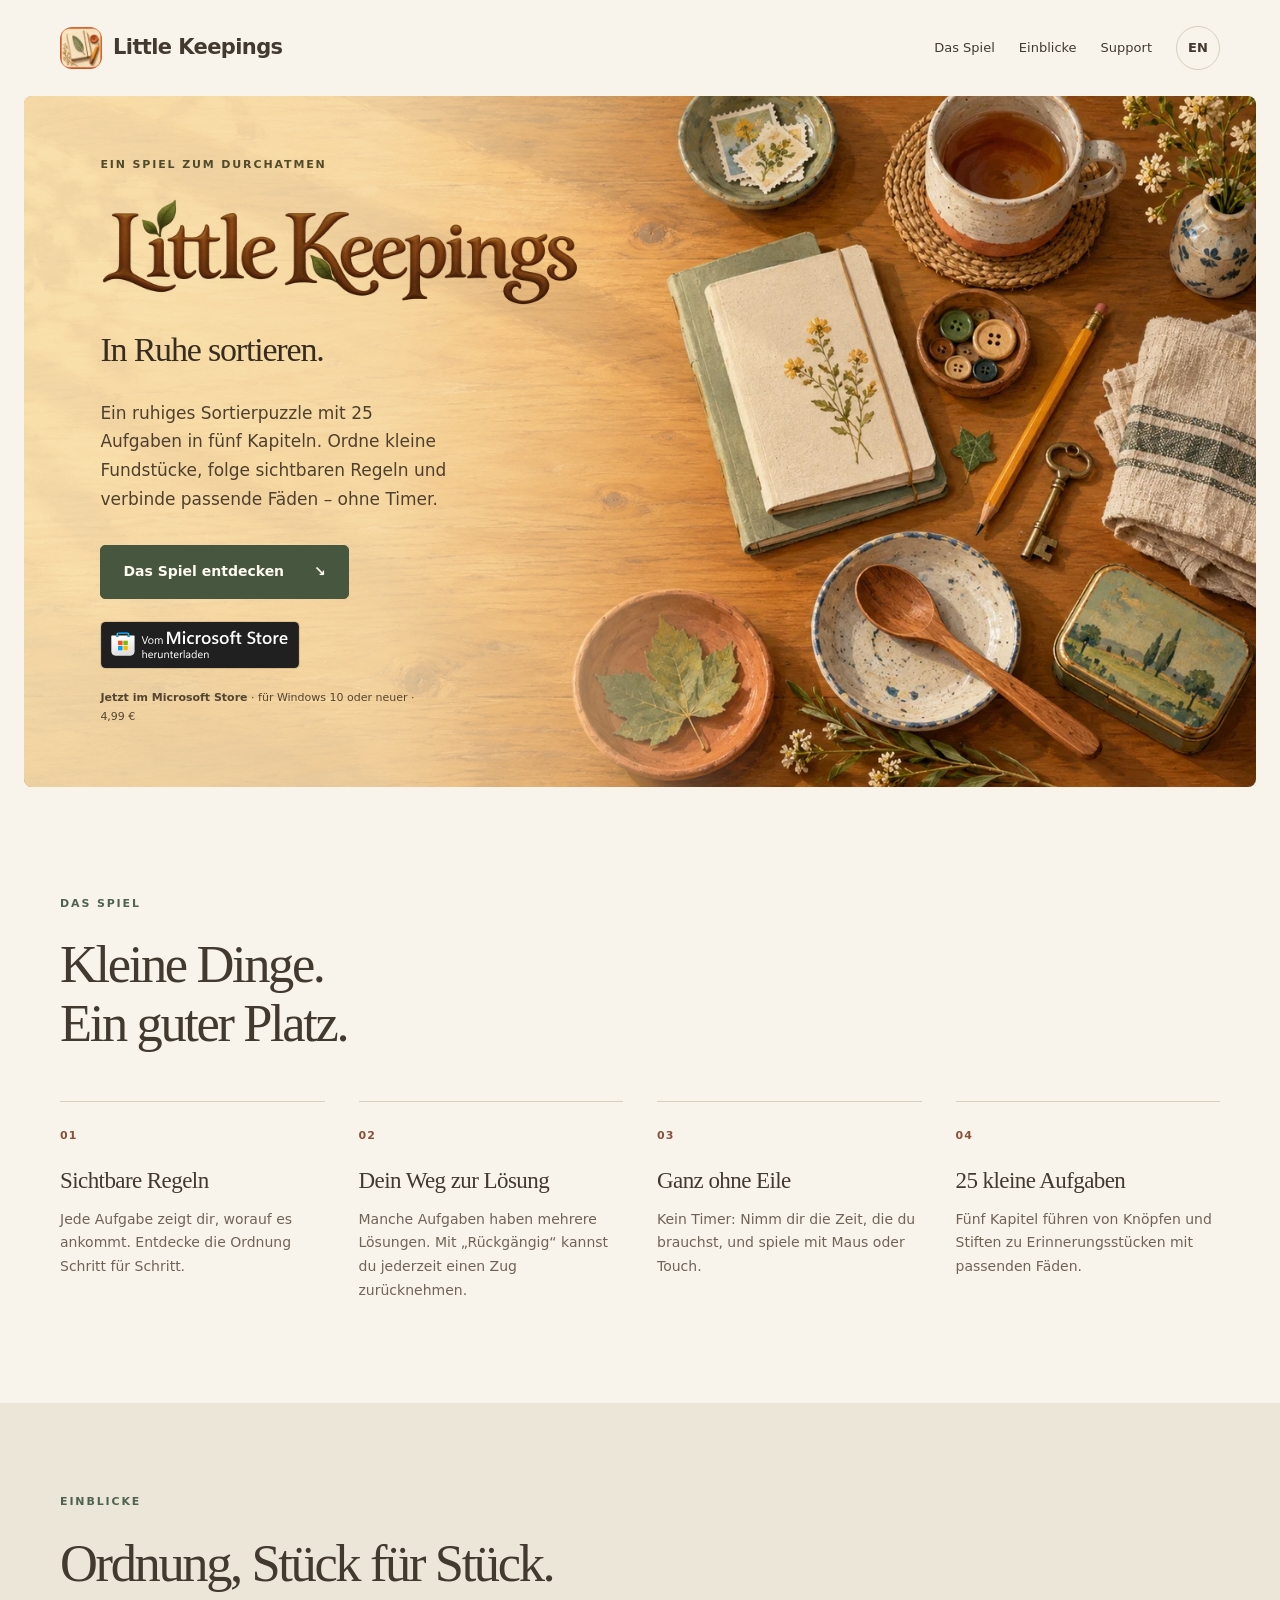
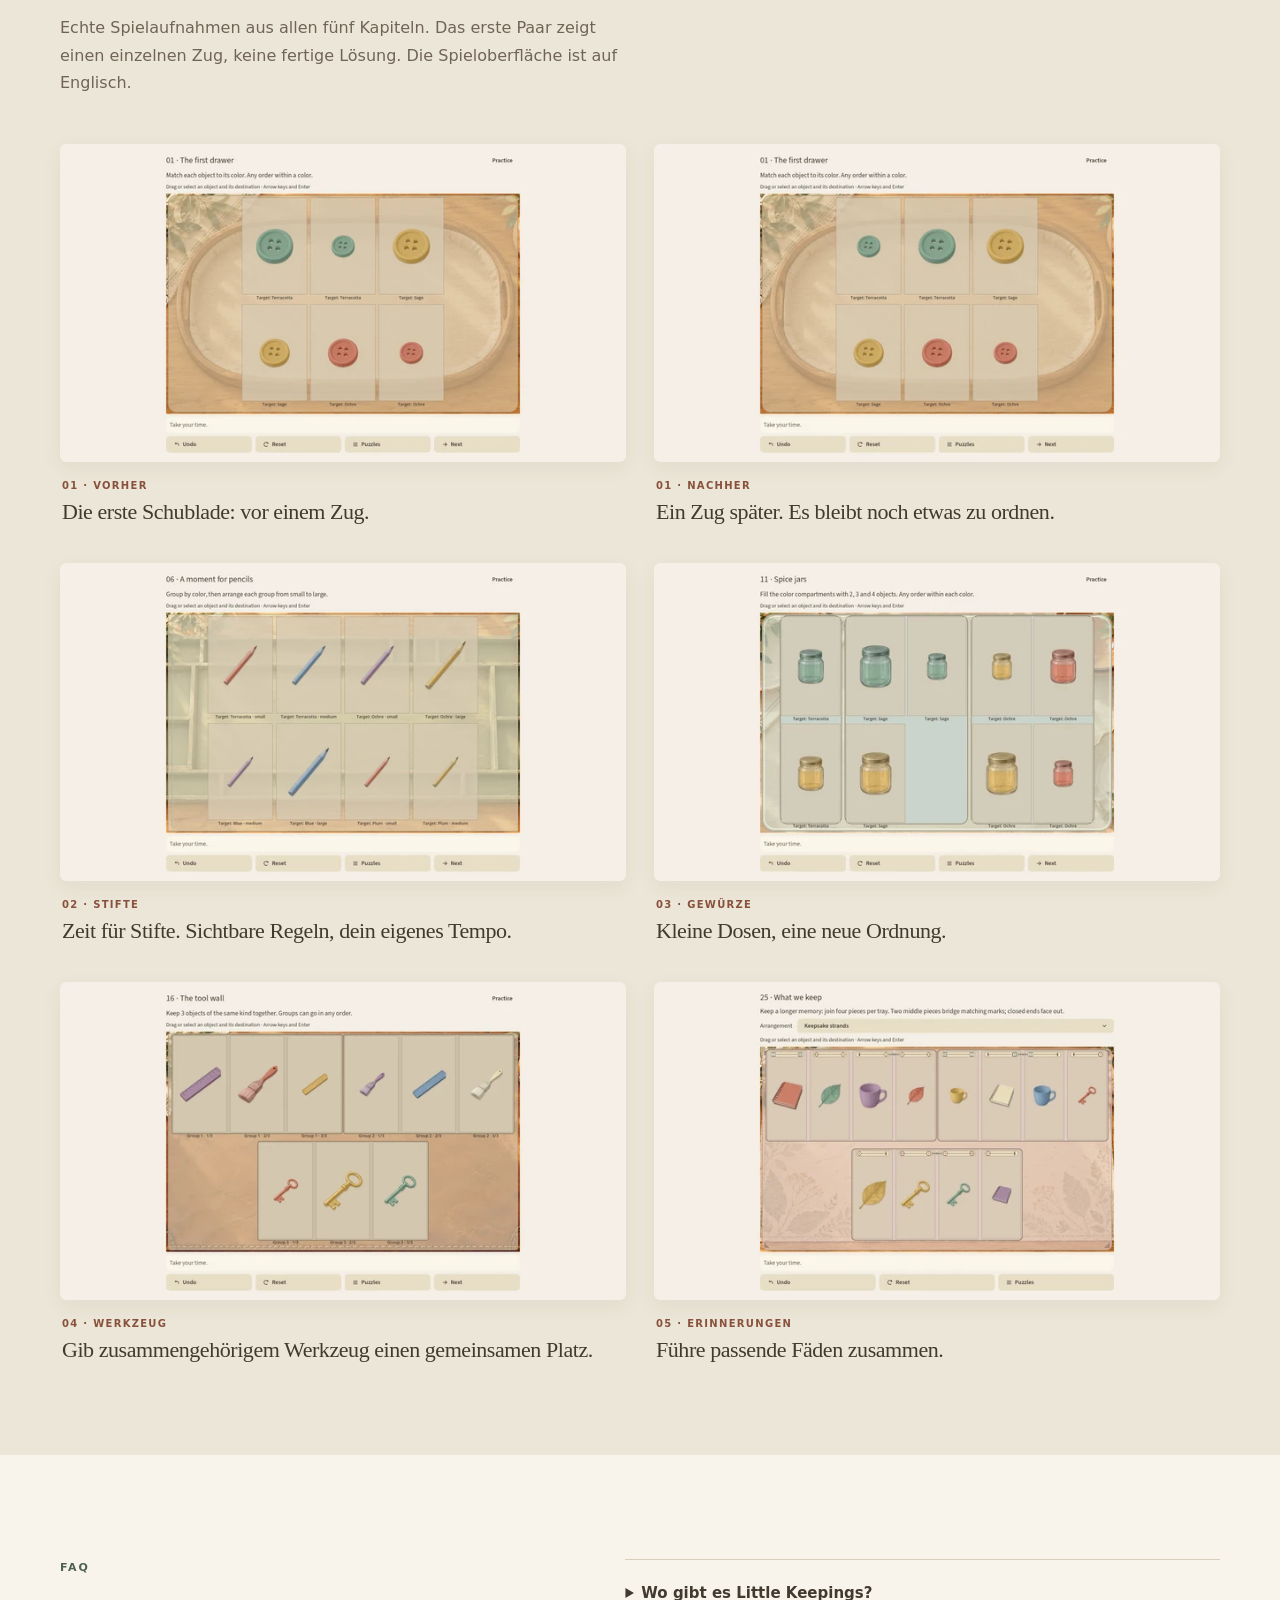
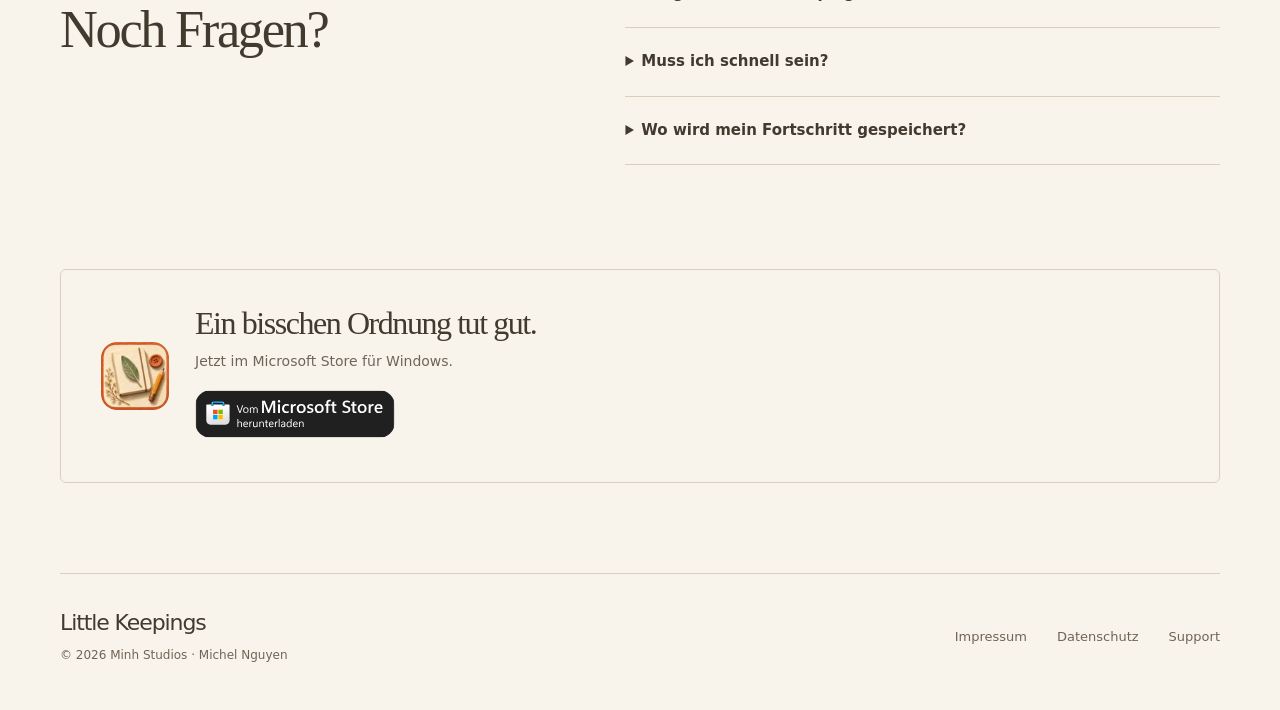
==== de/index.html @ 0b505258 "Seite auf Microsoft Store umgestellt, getrennte DE/EN-Seiten, hreflang, JSON-LD Co-Authored-By: Clau" ====
<!doctype html><html lang="de"><head><meta charset="utf-8"><meta name="viewport" content="width=device-width,initial-scale=1"><title>Little Keepings: Sortierpuzzle für Windows</title><meta name="description" content="Ein ruhiges Sortierpuzzle für Windows, jetzt im Microsoft Store: 25 Aufgaben, fünf Kapitel, sichtbare Regeln und passende Fäden. Ohne Timer, mit Rückgängig."><meta name="theme-color" content="#f8f4eb"><link rel="canonical" href="https://minh.systems/LittleKeepings/de/"><link rel="alternate" hreflang="en" href="https://minh.systems/LittleKeepings/"><link rel="alternate" hreflang="de" href="https://minh.systems/LittleKeepings/de/"><link rel="alternate" hreflang="x-default" href="https://minh.systems/LittleKeepings/"><meta property="og:url" content="https://minh.systems/LittleKeepings/de/"><meta property="og:type" content="website"><meta property="og:site_name" content="Little Keepings"><meta property="og:locale" content="de_DE"><meta property="og:locale:alternate" content="en_US"><meta property="og:title" content="Little Keepings: Sortierpuzzle für Windows"><meta property="og:description" content="Ein ruhiges Sortierpuzzle für Windows, jetzt im Microsoft Store: 25 Aufgaben, fünf Kapitel, sichtbare Regeln und passende Fäden. Ohne Timer, mit Rückgängig."><meta property="og:image" content="https://minh.systems/LittleKeepings/img/capsule.webp"><meta property="og:image:alt" content="Little Keepings"><meta name="twitter:card" content="summary_large_image"><link rel="icon" href="../favicon.png"><link rel="stylesheet" href="../style.css"><script type="application/ld+json">{"@context": "https://schema.org", "@type": ["VideoGame", "SoftwareApplication"], "name": "Little Keepings", "description": "Ein ruhiges Sortierpuzzle für Windows, jetzt im Microsoft Store: 25 Aufgaben, fünf Kapitel, sichtbare Regeln und passende Fäden. Ohne Timer, mit Rückgängig.", "operatingSystem": "Windows", "applicationCategory": "GameApplication", "gamePlatform": "Windows", "genre": "Puzzle", "url": "https://minh.systems/LittleKeepings/de/", "image": "https://minh.systems/LittleKeepings/img/capsule.webp", "inLanguage": ["en", "de"], "publisher": {"@type": "Organization", "name": "Minh Studios"}, "offers": {"@type": "Offer", "price": "4.99", "priceCurrency": "EUR", "availability": "https://schema.org/InStock", "url": "https://apps.microsoft.com/detail/9N1WQT29BF8W?hl=de-de&gl=DE&cid=website"}}</script></head><body><a class="skip" href="#main">Zum Inhalt</a><header class="nav wrap"><a class="brand" href="./"><img src="../img/icon-small.webp" alt="" width="42" height="42"><span>Little Keepings</span></a><nav aria-label="Navigation"><a href="./#spiel">Das Spiel</a><a href="./#einblicke">Einblicke</a><a href="support.html">Support</a><a class="lang" href="../" hreflang="en" lang="en" aria-label="Read in English">EN</a></nav></header><main id="main"><section class="hero wrap" aria-labelledby="hero-title"><div class="hero-copy"><p class="eyebrow">Ein Spiel zum Durchatmen</p><h1 id="hero-title"><img class="hero-logo" src="../img/logo.png" alt="Little Keepings" width="1200" height="276"><span>In Ruhe sortieren.</span></h1><p class="lead">Ein ruhiges Sortierpuzzle mit 25 Aufgaben in fünf Kapiteln. Ordne kleine Fundstücke, folge sichtbaren Regeln und verbinde passende Fäden – ohne Timer.</p><a class="button" href="#spiel">Das Spiel entdecken <span aria-hidden="true">↘</span></a><p class="store"><a class="store-badge" href="https://apps.microsoft.com/detail/9N1WQT29BF8W?hl=de-de&amp;gl=DE&amp;cid=website" target="_blank" rel="noopener"><img src="../img/ms-store-de.svg" alt="Im Microsoft Store herunterladen" width="161" height="44"></a></p><p class="coming"><strong>Jetzt im Microsoft Store</strong> · für Windows 10 oder neuer · 4,99 €</p></div><div class="hero-art"><img src="../img/key-art.webp" srcset="../img/key-art-960.webp 960w, ../img/key-art-1440.webp 1440w, ../img/key-art.webp 1920w" sizes="(max-width: 700px) 100vw, (max-width: 1400px) 94vw, 1320px" alt="" width="1920" height="1080" fetchpriority="high"></div></section><section class="about wrap" id="spiel"><p class="eyebrow">Das Spiel</p><h2>Kleine Dinge.<br>Ein guter Platz.</h2><div class="features"><article><b>01</b><h3>Sichtbare Regeln</h3><p>Jede Aufgabe zeigt dir, worauf es ankommt. Entdecke die Ordnung Schritt für Schritt.</p></article><article><b>02</b><h3>Dein Weg zur Lösung</h3><p>Manche Aufgaben haben mehrere Lösungen. Mit „Rückgängig“ kannst du jederzeit einen Zug zurücknehmen.</p></article><article><b>03</b><h3>Ganz ohne Eile</h3><p>Kein Timer: Nimm dir die Zeit, die du brauchst, und spiele mit Maus oder Touch.</p></article><article><b>04</b><h3>25 kleine Aufgaben</h3><p>Fünf Kapitel führen von Knöpfen und Stiften zu Erinnerungsstücken mit passenden Fäden.</p></article></div></section><section class="gallery-section" id="einblicke"><div class="wrap"><p class="eyebrow">Einblicke</p><h2>Ordnung, Stück für Stück.</h2><p>Echte Spielaufnahmen aus allen fünf Kapiteln. Das erste Paar zeigt einen einzelnen Zug, keine fertige Lösung. Die Spieloberfläche ist auf Englisch.</p><div class="gallery"><figure><a aria-label="Die erste Schublade: vor einem Zug. Spielaufnahme in voller Größe" class="screen-link" href="../img/screens/01-chapter-1-before.webp" target="_blank" rel="noopener"><img src="../img/screens/01-chapter-1-before-960.webp" srcset="../img/screens/01-chapter-1-before-640.webp 640w, ../img/screens/01-chapter-1-before-960.webp 960w, ../img/screens/01-chapter-1-before.webp 1920w" sizes="(max-width: 700px) 90vw, 46vw" alt="Die erste Schublade: vor einem Zug." loading="lazy" decoding="async" width="1920" height="1080"></a><figcaption><span class="shot-number">01 · VORHER</span><span>Die erste Schublade: vor einem Zug.</span></figcaption></figure><figure><a aria-label="Ein Zug später. Es bleibt noch etwas zu ordnen. Spielaufnahme in voller Größe" class="screen-link" href="../img/screens/02-chapter-1-after-one-move.webp" target="_blank" rel="noopener"><img src="../img/screens/02-chapter-1-after-one-move-960.webp" srcset="../img/screens/02-chapter-1-after-one-move-640.webp 640w, ../img/screens/02-chapter-1-after-one-move-960.webp 960w, ../img/screens/02-chapter-1-after-one-move.webp 1920w" sizes="(max-width: 700px) 90vw, 46vw" alt="Ein Zug später. Es bleibt noch etwas zu ordnen." loading="lazy" decoding="async" width="1920" height="1080"></a><figcaption><span class="shot-number">01 · NACHHER</span><span>Ein Zug später. Es bleibt noch etwas zu ordnen.</span></figcaption></figure><figure><a aria-label="Zeit für Stifte. Sichtbare Regeln, dein eigenes Tempo. Spielaufnahme in voller Größe" class="screen-link" href="../img/screens/06-chapter-2-before.webp" target="_blank" rel="noopener"><img src="../img/screens/06-chapter-2-before-960.webp" srcset="../img/screens/06-chapter-2-before-640.webp 640w, ../img/screens/06-chapter-2-before-960.webp 960w, ../img/screens/06-chapter-2-before.webp 1920w" sizes="(max-width: 700px) 90vw, 46vw" alt="Zeit für Stifte. Sichtbare Regeln, dein eigenes Tempo." loading="lazy" decoding="async" width="1920" height="1080"></a><figcaption><span class="shot-number">02 · STIFTE</span><span>Zeit für Stifte. Sichtbare Regeln, dein eigenes Tempo.</span></figcaption></figure><figure><a aria-label="Kleine Dosen, eine neue Ordnung. Spielaufnahme in voller Größe" class="screen-link" href="../img/screens/11-chapter-3-before.webp" target="_blank" rel="noopener"><img src="../img/screens/11-chapter-3-before-960.webp" srcset="../img/screens/11-chapter-3-before-640.webp 640w, ../img/screens/11-chapter-3-before-960.webp 960w, ../img/screens/11-chapter-3-before.webp 1920w" sizes="(max-width: 700px) 90vw, 46vw" alt="Kleine Dosen, eine neue Ordnung." loading="lazy" decoding="async" width="1920" height="1080"></a><figcaption><span class="shot-number">03 · GEWÜRZE</span><span>Kleine Dosen, eine neue Ordnung.</span></figcaption></figure><figure><a aria-label="Gib zusammengehörigem Werkzeug einen gemeinsamen Platz. Spielaufnahme in voller Größe" class="screen-link" href="../img/screens/16-chapter-4-before.webp" target="_blank" rel="noopener"><img src="../img/screens/16-chapter-4-before-960.webp" srcset="../img/screens/16-chapter-4-before-640.webp 640w, ../img/screens/16-chapter-4-before-960.webp 960w, ../img/screens/16-chapter-4-before.webp 1920w" sizes="(max-width: 700px) 90vw, 46vw" alt="Gib zusammengehörigem Werkzeug einen gemeinsamen Platz." loading="lazy" decoding="async" width="1920" height="1080"></a><figcaption><span class="shot-number">04 · WERKZEUG</span><span>Gib zusammengehörigem Werkzeug einen gemeinsamen Platz.</span></figcaption></figure><figure><a aria-label="Führe passende Fäden zusammen. Spielaufnahme in voller Größe" class="screen-link" href="../img/screens/25-chapter-5-before.webp" target="_blank" rel="noopener"><img src="../img/screens/25-chapter-5-before-960.webp" srcset="../img/screens/25-chapter-5-before-640.webp 640w, ../img/screens/25-chapter-5-before-960.webp 960w, ../img/screens/25-chapter-5-before.webp 1920w" sizes="(max-width: 700px) 90vw, 46vw" alt="Führe passende Fäden zusammen." loading="lazy" decoding="async" width="1920" height="1080"></a><figcaption><span class="shot-number">05 · ERINNERUNGEN</span><span>Führe passende Fäden zusammen.</span></figcaption></figure></div></div></section><section class="faq wrap"><div><p class="eyebrow">FAQ</p><h2>Noch Fragen?</h2></div><div><details><summary>Wo gibt es Little Keepings?</summary><p>Little Keepings ist jetzt im Microsoft Store für Windows 10 oder neuer erhältlich, für 4,99 €.</p></details><details><summary>Muss ich schnell sein?</summary><p>Nein. Es gibt keinen Timer. Du kannst in deinem eigenen Tempo spielen und Züge rückgängig machen.</p></details><details><summary>Wo wird mein Fortschritt gespeichert?</summary><p>Auf deinem Gerät. Mehr dazu steht in unserer <a href="privacy.html">Datenschutzerklärung</a>.</p></details></div></section><section class="closing wrap"><img src="../img/icon-small.webp" width="68" height="68" alt=""><div><h2>Ein bisschen Ordnung tut gut.</h2><p>Jetzt im Microsoft Store für Windows.</p><p class="store"><a class="store-badge" href="https://apps.microsoft.com/detail/9N1WQT29BF8W?hl=de-de&amp;gl=DE&amp;cid=website" target="_blank" rel="noopener"><img src="../img/ms-store-de.svg" alt="Im Microsoft Store herunterladen" width="161" height="44"></a></p></div></section></main><footer class="wrap footer"><div><strong>Little Keepings</strong><p>© 2026 Minh Studios · Michel Nguyen</p></div><nav aria-label="Footer"><a href="impressum.html">Impressum</a><a href="privacy.html">Datenschutz</a><a href="support.html">Support</a></nav></footer></body></html>
---- style.css ----
:root{--paper:#f8f4eb;--ink:#42392f;--muted:#706457;--terra:#88513c;--sage:#4e634f;--line:#d9cfbd;--serif:Georgia,"Times New Roman",serif}*{box-sizing:border-box}html{scroll-behavior:smooth;scroll-padding-top:24px}body{margin:0;background:var(--paper);color:var(--ink);font:16px/1.7 system-ui,-apple-system,BlinkMacSystemFont,"Segoe UI",sans-serif;overflow-wrap:break-word}a{color:inherit;text-underline-offset:4px}button{font:inherit}.wrap{width:min(1160px,calc(100% - 64px));margin-inline:auto}[data-l="en"]{display:none}html[lang="en"] [data-l="de"]{display:none}html[lang="en"] [data-l="en"]{display:revert}.skip{position:absolute;left:1rem;top:-5rem;padding:12px;background:var(--paper);z-index:10}.skip:focus{top:1rem}:focus-visible{outline:3px solid var(--terra);outline-offset:5px}.nav{height:96px;display:flex;align-items:center;justify-content:space-between;gap:24px}.brand{display:flex;align-items:center;gap:11px;text-decoration:none;font-size:24px;font-weight:650;letter-spacing:-1px}.brand img{border-radius:12px}.nav nav,.footer nav{display:flex;align-items:center;gap:30px}.nav nav a,.footer a{font-size:13px;text-decoration:none}.nav nav a:hover,.footer a:hover{color:var(--terra);text-decoration:underline}.lang{border:1px solid var(--line);border-radius:50%;width:44px;height:44px;background:transparent;color:var(--ink);font-size:12px;font-weight:650;cursor:pointer}.lang:hover{background:#eae1d1}.hero{position:relative;isolation:isolate;width:min(1320px,calc(100% - 48px));min-height:680px;min-height:clamp(620px,51vw,744px);display:flex;align-items:center;border-radius:8px;overflow:hidden}.hero-art{position:absolute;inset:0;z-index:-2}.hero-art img{width:100%;height:100%;object-fit:cover;display:block}.hero:before{content:"";position:absolute;inset:0;z-index:-1;background:linear-gradient(90deg,#f8e4b6d9 0%,#f7e3b7c9 29%,#f8e4b681 44%,transparent 61%)}.hero-copy{width:51%;padding:60px 0 60px 6.2%;animation:arrive .8s ease both}.eyebrow{font-size:11px;font-weight:700;letter-spacing:.17em;text-transform:uppercase;color:var(--sage);margin:0 0 22px}.hero .eyebrow{color:#514b2b}.hero h1{font:500 clamp(76px,7.6vw,110px)/.95 var(--serif);letter-spacing:-.065em;margin:0 0 27px;color:#382c20}.hero h1>span{display:block;font-size:.35em;line-height:1.25;letter-spacing:-.035em;margin-top:22px}.lead{font-size:18px;line-height:1.7;color:var(--muted);max-width:460px}.hero .lead{font-size:17px;color:#4f402e;max-width:350px}.button{display:inline-flex;align-items:center;justify-content:space-between;gap:30px;padding:14px 22px;background:#47573f;color:#fffaf0;border:1px solid #47573f;border-radius:5px;font-size:14px;font-weight:600;text-decoration:none;margin-top:14px;transition:background .2s,transform .2s}.button:hover{background:#34422e;transform:translateY(-2px)}.coming{max-width:315px;font-size:11px;line-height:1.7;color:#55452f;margin:19px 0 0}.about{padding-block:108px 100px}.about h2,.gallery-section h2,.faq h2,.closing h2{font:400 clamp(36px,4.1vw,56px)/1.12 var(--serif);letter-spacing:-.045em;margin:0}.about h2{margin-bottom:48px}.features{display:grid;grid-template-columns:repeat(4,1fr);gap:34px}.features article{border-top:1px solid var(--line);padding-top:18px}.features b{font-size:11px;letter-spacing:.1em;color:var(--terra);font-weight:600}.features h3{font:400 23px/1.25 var(--serif);letter-spacing:-.025em;margin:20px 0 12px}.features p{font-size:14px;color:var(--muted);margin:0}.gallery-section{background:#ece6d8;padding-block:90px}.gallery-section>div>p:not(.eyebrow){color:var(--muted);max-width:580px;margin:22px 0 0}.gallery{display:grid;grid-template-columns:1fr 1fr;gap:36px 28px;margin-top:48px}.gallery figure{margin:0;min-width:0}.screen-link{display:block;border-radius:6px;overflow:hidden;background:#e5dccb;box-shadow:0 6px 20px #473a2110}.gallery img{display:block;width:100%;height:auto;transition:transform .4s ease}.screen-link:hover img{transform:scale(1.018)}.gallery figcaption{padding:16px 2px 0;display:flex;flex-direction:column;gap:5px;font:400 22px/1.3 var(--serif);letter-spacing:-.02em}.shot-number{font:600 10px/1.5 system-ui,sans-serif;letter-spacing:.13em;color:var(--terra)}.faq{display:grid;grid-template-columns:1fr 1.2fr;gap:70px;padding-block:104px}.faq details{border-top:1px solid var(--line);padding:21px 0}.faq details:last-child{border-bottom:1px solid var(--line)}summary{cursor:pointer;font-size:15px;font-weight:600;padding-right:10px}details p{font-size:15px;color:var(--muted);margin-bottom:0}.closing{display:flex;align-items:center;gap:26px;padding:36px 40px;border:1px solid var(--line);border-radius:6px;margin-bottom:90px}.closing img{border-radius:16px;flex-shrink:0}.closing h2{font-size:32px}.closing p{font-size:14px;color:var(--muted);margin:8px 0 0}.footer{border-top:1px solid var(--line);padding-block:30px 40px;display:flex;align-items:center;justify-content:space-between;gap:24px;font-size:12px;color:var(--muted)}.footer strong{font-size:22px;font-weight:500;letter-spacing:-.05em;color:var(--ink)}.footer p{margin:4px 0}.legal{max-width:810px;padding-block:74px 100px}.legal h1{font:400 clamp(45px,6vw,72px)/1.05 var(--serif);letter-spacing:-.05em;margin:0 0 30px}.legal section,.legal article{border-top:1px solid var(--line);padding:25px 0}.legal h2{font:400 26px/1.25 var(--serif);margin:0 0 12px}.legal p{color:var(--muted)}.legal address{font-style:normal}.legal .updated{font-size:13px}.contact{padding:24px;background:#ece6d8}.email{color:var(--terra)}@keyframes arrive{from{transform:translateY(12px)}to{transform:none}}
@media(max-width:1000px){.hero-copy{padding-left:5%;width:55%}.hero{min-height:620px}.hero:before{background:linear-gradient(90deg,#f8e4b6ed,#f7e3b7c9 34%,transparent 72%)}.features{grid-template-columns:1fr 1fr;gap:36px}.hero h1{font-size:84px}.hero .lead{max-width:310px}}
@media(max-width:700px){.wrap{width:calc(100% - 40px)}.nav{height:80px;gap:12px}.brand{font-size:22px;gap:8px}.brand img{width:34px;height:34px;border-radius:10px}.nav nav{gap:14px}.nav nav a{font-size:12px}.nav nav a:nth-child(2){display:none}.lang{height:40px;width:40px}.hero{width:calc(100% - 24px);min-height:0;display:flex;flex-direction:column;background:#eee3ca;border-radius:6px}.hero-art{position:relative;inset:auto;width:100%;height:235px;order:-1;z-index:0}.hero-art img{object-position:75% center}.hero:before{display:none}.hero-copy{width:100%;padding:35px 26px 38px}.hero h1{font-size:76px;margin-bottom:20px}.hero h1>span{font-size:.38em;margin-top:16px}.hero .eyebrow{margin-bottom:20px;font-size:10px}.hero .lead{max-width:100%;font-size:16px}.coming{max-width:290px}.about{padding-block:68px}.about h2{margin-bottom:32px}.features{gap:30px 24px}.features h3{font-size:22px;margin-top:14px}.gallery-section{padding-block:62px}.gallery{grid-template-columns:1fr;gap:30px;margin-top:32px}.gallery figcaption{font-size:23px;padding-top:13px}.faq{grid-template-columns:1fr;gap:30px;padding-block:64px}.closing{padding:26px 22px;gap:18px;margin-bottom:60px;align-items:flex-start}.closing h2{font-size:27px}.closing img{width:48px;height:48px;border-radius:12px}.footer{align-items:flex-start;flex-direction:column;padding-bottom:30px}.footer nav{gap:24px}.legal{padding-block:45px 65px}.legal h1{font-size:48px}}
@media(max-width:380px){.nav nav{gap:10px}.nav nav a{font-size:11px}.brand{font-size:20px}.brand img{width:28px;height:28px}.hero-copy{padding-inline:22px}.hero h1{font-size:68px}.features{grid-template-columns:1fr}}
@media(prefers-reduced-motion:reduce){html{scroll-behavior:auto}*,*:before,*:after{animation:none!important;transition:none!important}}

/* Little Keepings branding and English-first fallback. */
[data-l="de"]{display:none}html[lang="de"] [data-l="en"]{display:none}html[lang="de"] [data-l="de"]{display:revert}
.hero-logo{display:block;width:100%;height:auto;max-width:480px;margin-bottom:12px}.hero h1{font-size:88px}.hero h1>span{font-size:34px}.hero-copy{width:53%}.brand{font-size:21px;letter-spacing:-.6px}.nav nav{gap:24px}
@media(max-width:700px){.hero-copy{width:100%}.hero h1>span{font-size:28px}.nav{height:auto;min-height:100px;flex-wrap:wrap;justify-content:center;padding-block:15px;gap:12px}.nav nav{gap:24px}.nav nav a:nth-child(2){display:inline}.hero-logo{max-width:420px}.hero-art{height:210px}.hero-art img{object-position:right center}}

/* Microsoft Store badge. */
.store{margin:22px 0 0}.store-badge{display:inline-block;line-height:0;border-radius:5px}.store-badge img{display:block;height:48px;width:auto}.store-badge:hover{opacity:.88}.hero .coming{margin-top:12px}.closing .store{margin-top:16px}.lang{display:inline-flex;align-items:center;justify-content:center;text-decoration:none}

/* Microsoft Store badge. */
.store{margin:22px 0 0}.store-badge{display:inline-block;line-height:0;border-radius:5px}.store-badge img{display:block;height:48px;width:auto}.store-badge:hover{opacity:.88}.hero .coming{margin-top:12px}.closing .store{margin-top:16px}.lang{display:inline-flex;align-items:center;justify-content:center;text-decoration:none}
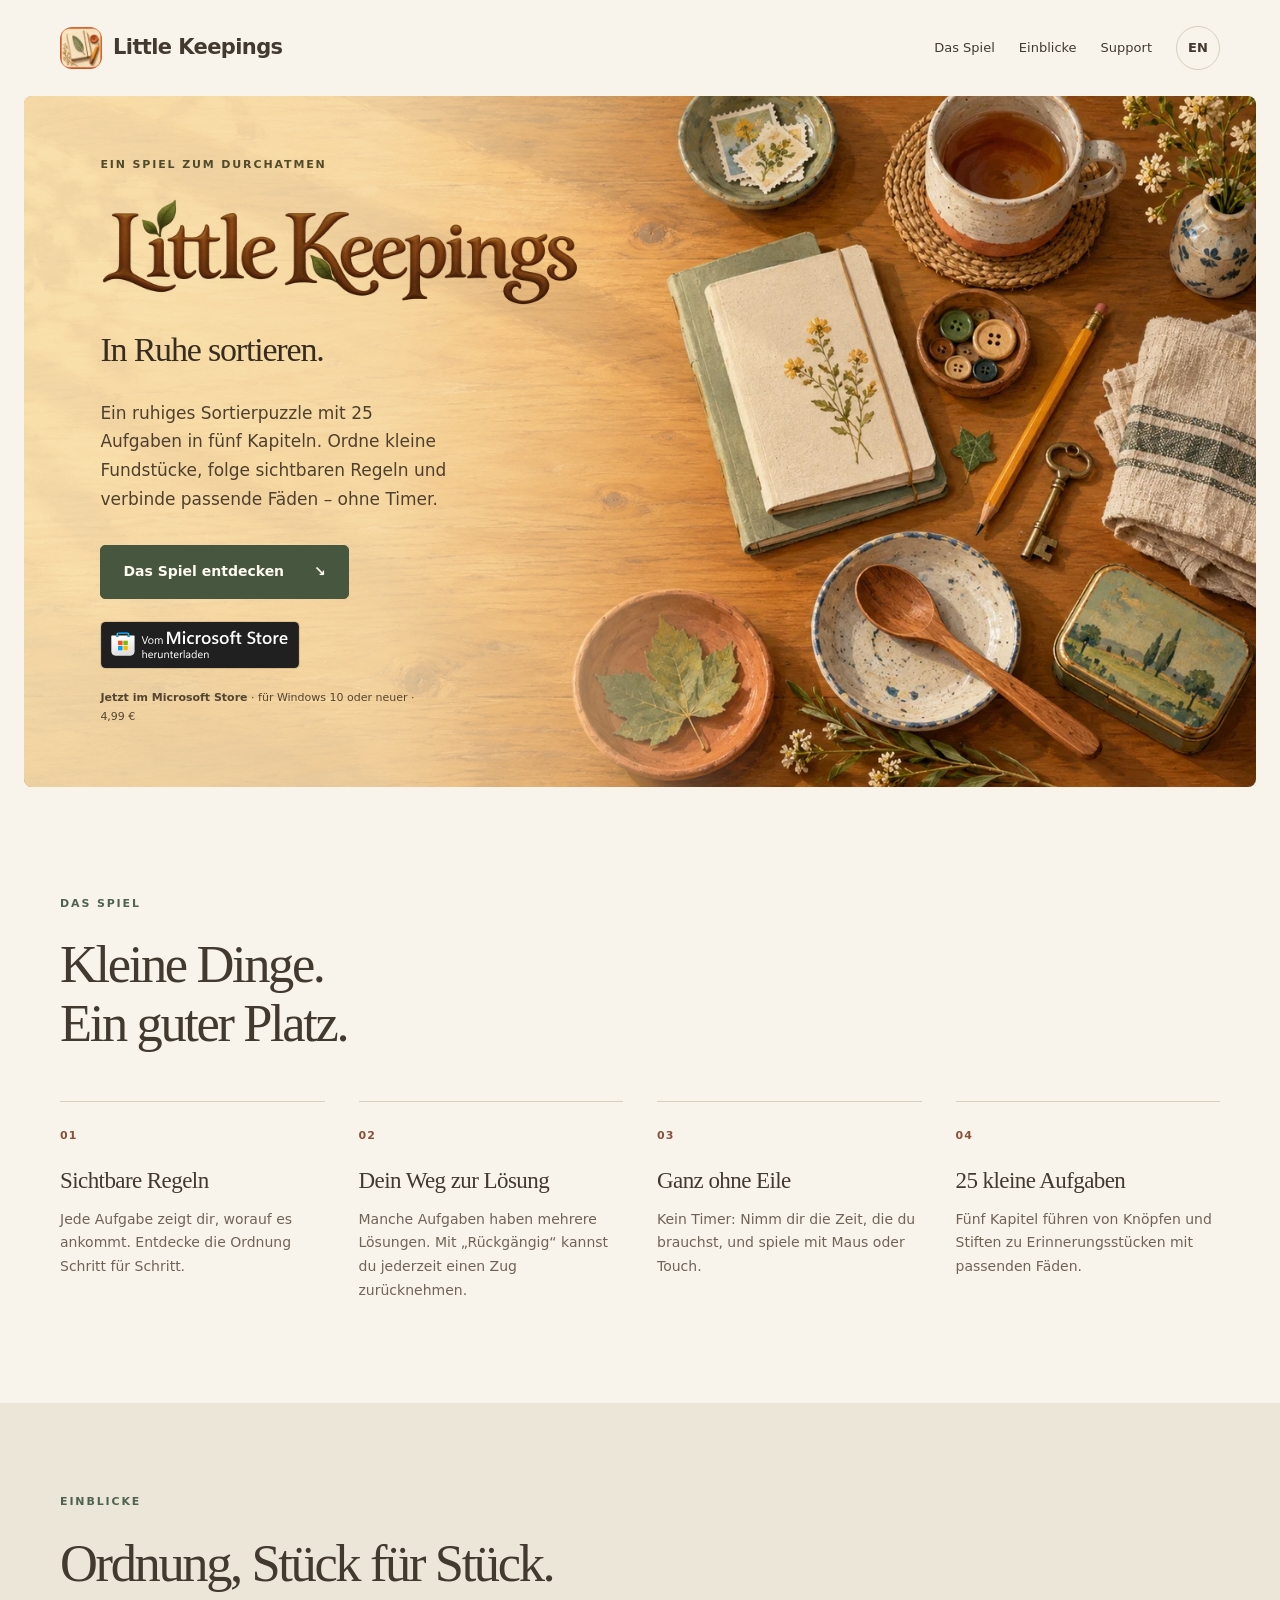
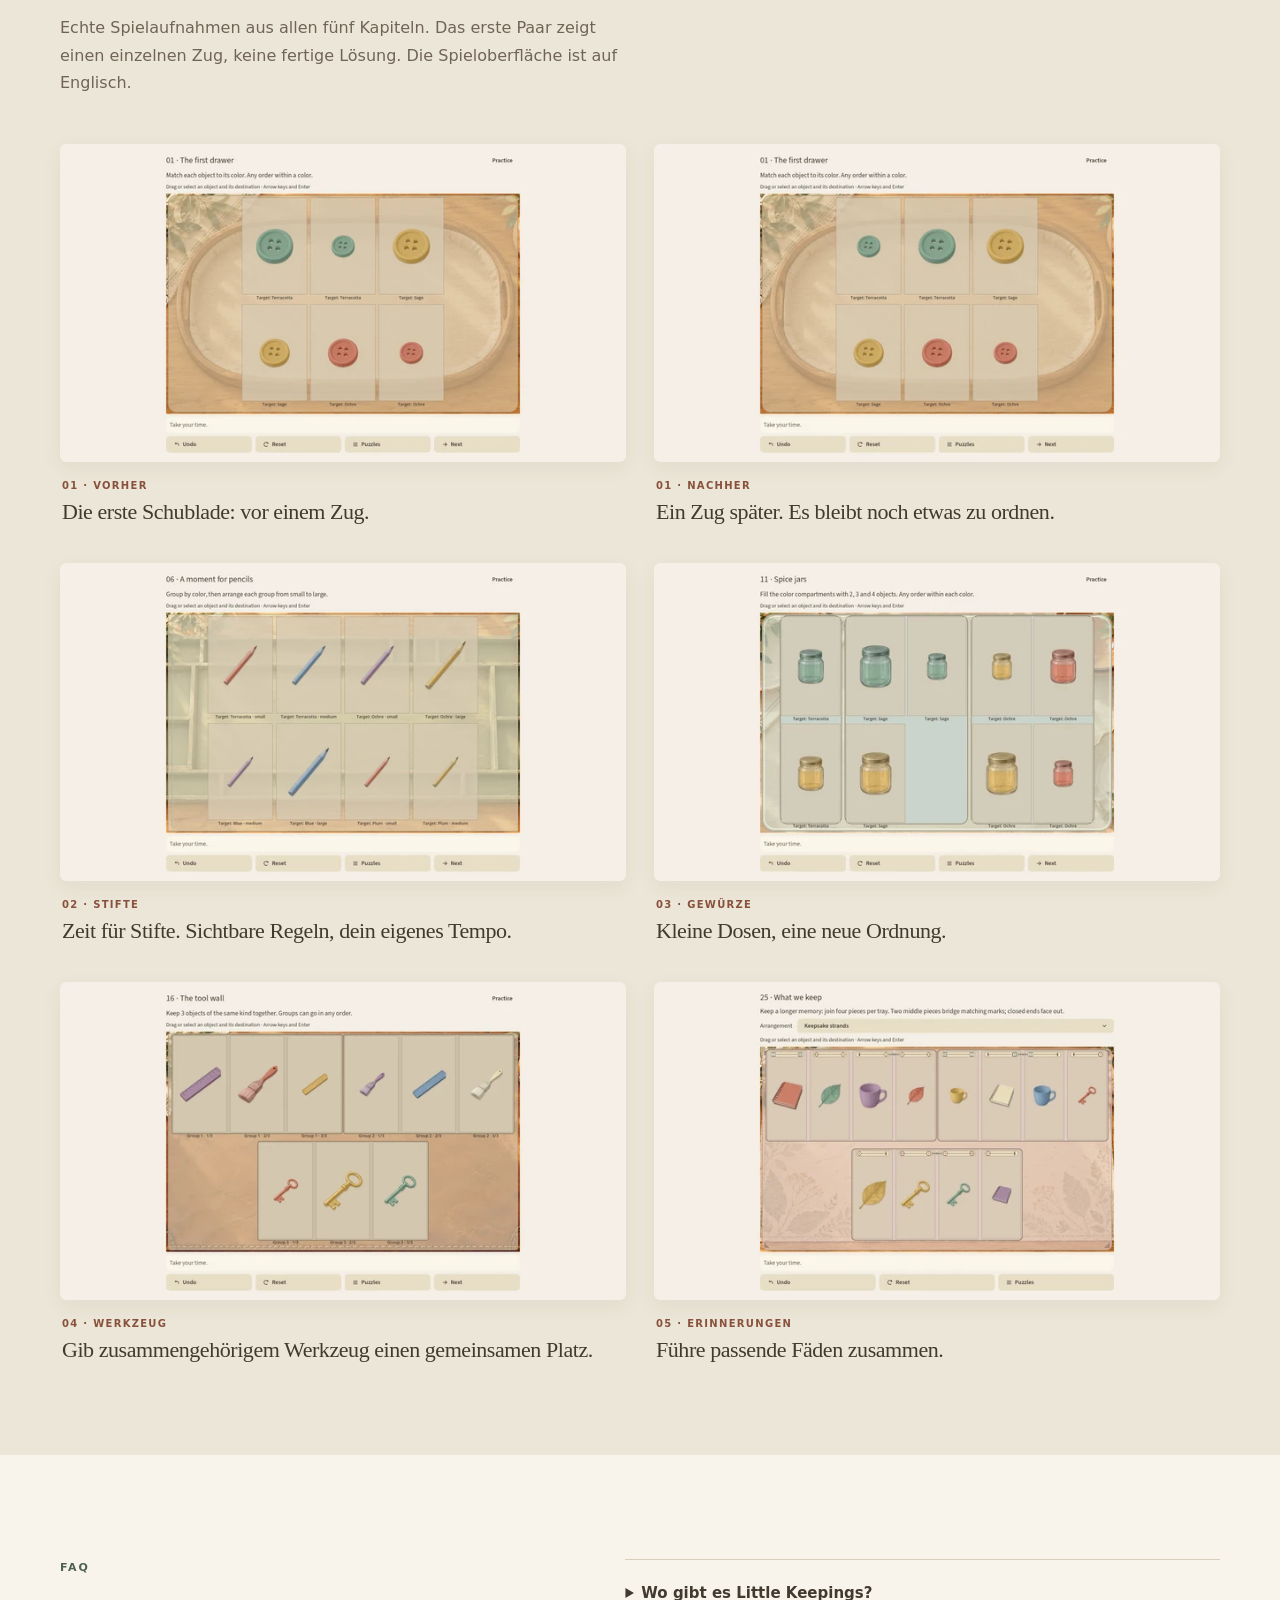
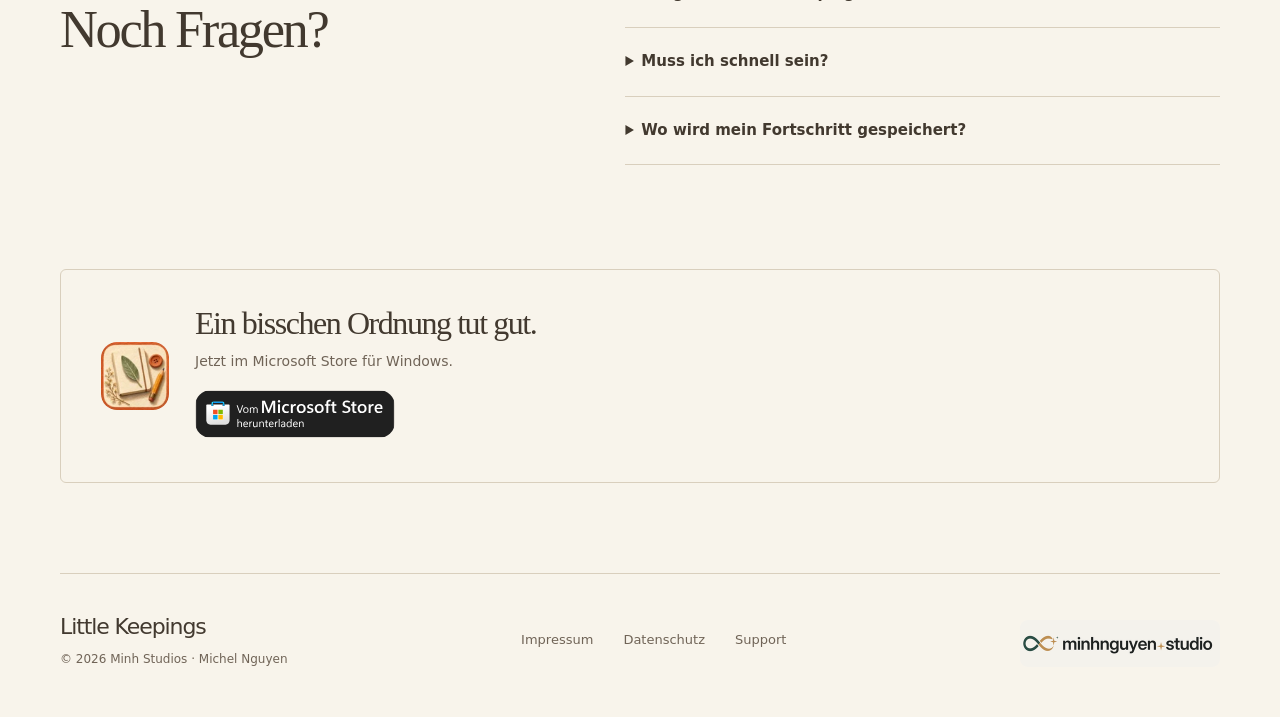
==== commit 43c99568: "Studio-Logo im Footer" ====
--- a/de/index.html
+++ b/de/index.html
@@ -1 +1 @@
-<!doctype html><html lang="de"><head><meta charset="utf-8"><meta name="viewport" content="width=device-width,initial-scale=1"><title>Little Keepings: Sortierpuzzle für Windows</title><meta name="description" content="Ein ruhiges Sortierpuzzle für Windows, jetzt im Microsoft Store: 25 Aufgaben, fünf Kapitel, sichtbare Regeln und passende Fäden. Ohne Timer, mit Rückgängig."><meta name="theme-color" content="#f8f4eb"><link rel="canonical" href="https://minh.systems/LittleKeepings/de/"><link rel="alternate" hreflang="en" href="https://minh.systems/LittleKeepings/"><link rel="alternate" hreflang="de" href="https://minh.systems/LittleKeepings/de/"><link rel="alternate" hreflang="x-default" href="https://minh.systems/LittleKeepings/"><meta property="og:url" content="https://minh.systems/LittleKeepings/de/"><meta property="og:type" content="website"><meta property="og:site_name" content="Little Keepings"><meta property="og:locale" content="de_DE"><meta property="og:locale:alternate" content="en_US"><meta property="og:title" content="Little Keepings: Sortierpuzzle für Windows"><meta property="og:description" content="Ein ruhiges Sortierpuzzle für Windows, jetzt im Microsoft Store: 25 Aufgaben, fünf Kapitel, sichtbare Regeln und passende Fäden. Ohne Timer, mit Rückgängig."><meta property="og:image" content="https://minh.systems/LittleKeepings/img/capsule.webp"><meta property="og:image:alt" content="Little Keepings"><meta name="twitter:card" content="summary_large_image"><link rel="icon" href="../favicon.png"><link rel="stylesheet" href="../style.css"><script type="application/ld+json">{"@context": "https://schema.org", "@type": ["VideoGame", "SoftwareApplication"], "name": "Little Keepings", "description": "Ein ruhiges Sortierpuzzle für Windows, jetzt im Microsoft Store: 25 Aufgaben, fünf Kapitel, sichtbare Regeln und passende Fäden. Ohne Timer, mit Rückgängig.", "operatingSystem": "Windows", "applicationCategory": "GameApplication", "gamePlatform": "Windows", "genre": "Puzzle", "url": "https://minh.systems/LittleKeepings/de/", "image": "https://minh.systems/LittleKeepings/img/capsule.webp", "inLanguage": ["en", "de"], "publisher": {"@type": "Organization", "name": "Minh Studios"}, "offers": {"@type": "Offer", "price": "4.99", "priceCurrency": "EUR", "availability": "https://schema.org/InStock", "url": "https://apps.microsoft.com/detail/9N1WQT29BF8W?hl=de-de&gl=DE&cid=website"}}</script></head><body><a class="skip" href="#main">Zum Inhalt</a><header class="nav wrap"><a class="brand" href="./"><img src="../img/icon-small.webp" alt="" width="42" height="42"><span>Little Keepings</span></a><nav aria-label="Navigation"><a href="./#spiel">Das Spiel</a><a href="./#einblicke">Einblicke</a><a href="support.html">Support</a><a class="lang" href="../" hreflang="en" lang="en" aria-label="Read in English">EN</a></nav></header><main id="main"><section class="hero wrap" aria-labelledby="hero-title"><div class="hero-copy"><p class="eyebrow">Ein Spiel zum Durchatmen</p><h1 id="hero-title"><img class="hero-logo" src="../img/logo.png" alt="Little Keepings" width="1200" height="276"><span>In Ruhe sortieren.</span></h1><p class="lead">Ein ruhiges Sortierpuzzle mit 25 Aufgaben in fünf Kapiteln. Ordne kleine Fundstücke, folge sichtbaren Regeln und verbinde passende Fäden – ohne Timer.</p><a class="button" href="#spiel">Das Spiel entdecken <span aria-hidden="true">↘</span></a><p class="store"><a class="store-badge" href="https://apps.microsoft.com/detail/9N1WQT29BF8W?hl=de-de&amp;gl=DE&amp;cid=website" target="_blank" rel="noopener"><img src="../img/ms-store-de.svg" alt="Im Microsoft Store herunterladen" width="161" height="44"></a></p><p class="coming"><strong>Jetzt im Microsoft Store</strong> · für Windows 10 oder neuer · 4,99 €</p></div><div class="hero-art"><img src="../img/key-art.webp" srcset="../img/key-art-960.webp 960w, ../img/key-art-1440.webp 1440w, ../img/key-art.webp 1920w" sizes="(max-width: 700px) 100vw, (max-width: 1400px) 94vw, 1320px" alt="" width="1920" height="1080" fetchpriority="high"></div></section><section class="about wrap" id="spiel"><p class="eyebrow">Das Spiel</p><h2>Kleine Dinge.<br>Ein guter Platz.</h2><div class="features"><article><b>01</b><h3>Sichtbare Regeln</h3><p>Jede Aufgabe zeigt dir, worauf es ankommt. Entdecke die Ordnung Schritt für Schritt.</p></article><article><b>02</b><h3>Dein Weg zur Lösung</h3><p>Manche Aufgaben haben mehrere Lösungen. Mit „Rückgängig“ kannst du jederzeit einen Zug zurücknehmen.</p></article><article><b>03</b><h3>Ganz ohne Eile</h3><p>Kein Timer: Nimm dir die Zeit, die du brauchst, und spiele mit Maus oder Touch.</p></article><article><b>04</b><h3>25 kleine Aufgaben</h3><p>Fünf Kapitel führen von Knöpfen und Stiften zu Erinnerungsstücken mit passenden Fäden.</p></article></div></section><section class="gallery-section" id="einblicke"><div class="wrap"><p class="eyebrow">Einblicke</p><h2>Ordnung, Stück für Stück.</h2><p>Echte Spielaufnahmen aus allen fünf Kapiteln. Das erste Paar zeigt einen einzelnen Zug, keine fertige Lösung. Die Spieloberfläche ist auf Englisch.</p><div class="gallery"><figure><a aria-label="Die erste Schublade: vor einem Zug. Spielaufnahme in voller Größe" class="screen-link" href="../img/screens/01-chapter-1-before.webp" target="_blank" rel="noopener"><img src="../img/screens/01-chapter-1-before-960.webp" srcset="../img/screens/01-chapter-1-before-640.webp 640w, ../img/screens/01-chapter-1-before-960.webp 960w, ../img/screens/01-chapter-1-before.webp 1920w" sizes="(max-width: 700px) 90vw, 46vw" alt="Die erste Schublade: vor einem Zug." loading="lazy" decoding="async" width="1920" height="1080"></a><figcaption><span class="shot-number">01 · VORHER</span><span>Die erste Schublade: vor einem Zug.</span></figcaption></figure><figure><a aria-label="Ein Zug später. Es bleibt noch etwas zu ordnen. Spielaufnahme in voller Größe" class="screen-link" href="../img/screens/02-chapter-1-after-one-move.webp" target="_blank" rel="noopener"><img src="../img/screens/02-chapter-1-after-one-move-960.webp" srcset="../img/screens/02-chapter-1-after-one-move-640.webp 640w, ../img/screens/02-chapter-1-after-one-move-960.webp 960w, ../img/screens/02-chapter-1-after-one-move.webp 1920w" sizes="(max-width: 700px) 90vw, 46vw" alt="Ein Zug später. Es bleibt noch etwas zu ordnen." loading="lazy" decoding="async" width="1920" height="1080"></a><figcaption><span class="shot-number">01 · NACHHER</span><span>Ein Zug später. Es bleibt noch etwas zu ordnen.</span></figcaption></figure><figure><a aria-label="Zeit für Stifte. Sichtbare Regeln, dein eigenes Tempo. Spielaufnahme in voller Größe" class="screen-link" href="../img/screens/06-chapter-2-before.webp" target="_blank" rel="noopener"><img src="../img/screens/06-chapter-2-before-960.webp" srcset="../img/screens/06-chapter-2-before-640.webp 640w, ../img/screens/06-chapter-2-before-960.webp 960w, ../img/screens/06-chapter-2-before.webp 1920w" sizes="(max-width: 700px) 90vw, 46vw" alt="Zeit für Stifte. Sichtbare Regeln, dein eigenes Tempo." loading="lazy" decoding="async" width="1920" height="1080"></a><figcaption><span class="shot-number">02 · STIFTE</span><span>Zeit für Stifte. Sichtbare Regeln, dein eigenes Tempo.</span></figcaption></figure><figure><a aria-label="Kleine Dosen, eine neue Ordnung. Spielaufnahme in voller Größe" class="screen-link" href="../img/screens/11-chapter-3-before.webp" target="_blank" rel="noopener"><img src="../img/screens/11-chapter-3-before-960.webp" srcset="../img/screens/11-chapter-3-before-640.webp 640w, ../img/screens/11-chapter-3-before-960.webp 960w, ../img/screens/11-chapter-3-before.webp 1920w" sizes="(max-width: 700px) 90vw, 46vw" alt="Kleine Dosen, eine neue Ordnung." loading="lazy" decoding="async" width="1920" height="1080"></a><figcaption><span class="shot-number">03 · GEWÜRZE</span><span>Kleine Dosen, eine neue Ordnung.</span></figcaption></figure><figure><a aria-label="Gib zusammengehörigem Werkzeug einen gemeinsamen Platz. Spielaufnahme in voller Größe" class="screen-link" href="../img/screens/16-chapter-4-before.webp" target="_blank" rel="noopener"><img src="../img/screens/16-chapter-4-before-960.webp" srcset="../img/screens/16-chapter-4-before-640.webp 640w, ../img/screens/16-chapter-4-before-960.webp 960w, ../img/screens/16-chapter-4-before.webp 1920w" sizes="(max-width: 700px) 90vw, 46vw" alt="Gib zusammengehörigem Werkzeug einen gemeinsamen Platz." loading="lazy" decoding="async" width="1920" height="1080"></a><figcaption><span class="shot-number">04 · WERKZEUG</span><span>Gib zusammengehörigem Werkzeug einen gemeinsamen Platz.</span></figcaption></figure><figure><a aria-label="Führe passende Fäden zusammen. Spielaufnahme in voller Größe" class="screen-link" href="../img/screens/25-chapter-5-before.webp" target="_blank" rel="noopener"><img src="../img/screens/25-chapter-5-before-960.webp" srcset="../img/screens/25-chapter-5-before-640.webp 640w, ../img/screens/25-chapter-5-before-960.webp 960w, ../img/screens/25-chapter-5-before.webp 1920w" sizes="(max-width: 700px) 90vw, 46vw" alt="Führe passende Fäden zusammen." loading="lazy" decoding="async" width="1920" height="1080"></a><figcaption><span class="shot-number">05 · ERINNERUNGEN</span><span>Führe passende Fäden zusammen.</span></figcaption></figure></div></div></section><section class="faq wrap"><div><p class="eyebrow">FAQ</p><h2>Noch Fragen?</h2></div><div><details><summary>Wo gibt es Little Keepings?</summary><p>Little Keepings ist jetzt im Microsoft Store für Windows 10 oder neuer erhältlich, für 4,99 €.</p></details><details><summary>Muss ich schnell sein?</summary><p>Nein. Es gibt keinen Timer. Du kannst in deinem eigenen Tempo spielen und Züge rückgängig machen.</p></details><details><summary>Wo wird mein Fortschritt gespeichert?</summary><p>Auf deinem Gerät. Mehr dazu steht in unserer <a href="privacy.html">Datenschutzerklärung</a>.</p></details></div></section><section class="closing wrap"><img src="../img/icon-small.webp" width="68" height="68" alt=""><div><h2>Ein bisschen Ordnung tut gut.</h2><p>Jetzt im Microsoft Store für Windows.</p><p class="store"><a class="store-badge" href="https://apps.microsoft.com/detail/9N1WQT29BF8W?hl=de-de&amp;gl=DE&amp;cid=website" target="_blank" rel="noopener"><img src="../img/ms-store-de.svg" alt="Im Microsoft Store herunterladen" width="161" height="44"></a></p></div></section></main><footer class="wrap footer"><div><strong>Little Keepings</strong><p>© 2026 Minh Studios · Michel Nguyen</p></div><nav aria-label="Footer"><a href="impressum.html">Impressum</a><a href="privacy.html">Datenschutz</a><a href="support.html">Support</a></nav></footer></body></html>+<!doctype html><html lang="de"><head><meta charset="utf-8"><meta name="viewport" content="width=device-width,initial-scale=1"><title>Little Keepings: Sortierpuzzle für Windows</title><meta name="description" content="Ein ruhiges Sortierpuzzle für Windows, jetzt im Microsoft Store: 25 Aufgaben, fünf Kapitel, sichtbare Regeln und passende Fäden. Ohne Timer, mit Rückgängig."><meta name="theme-color" content="#f8f4eb"><link rel="canonical" href="https://minh.systems/LittleKeepings/de/"><link rel="alternate" hreflang="en" href="https://minh.systems/LittleKeepings/"><link rel="alternate" hreflang="de" href="https://minh.systems/LittleKeepings/de/"><link rel="alternate" hreflang="x-default" href="https://minh.systems/LittleKeepings/"><meta property="og:url" content="https://minh.systems/LittleKeepings/de/"><meta property="og:type" content="website"><meta property="og:site_name" content="Little Keepings"><meta property="og:locale" content="de_DE"><meta property="og:locale:alternate" content="en_US"><meta property="og:title" content="Little Keepings: Sortierpuzzle für Windows"><meta property="og:description" content="Ein ruhiges Sortierpuzzle für Windows, jetzt im Microsoft Store: 25 Aufgaben, fünf Kapitel, sichtbare Regeln und passende Fäden. Ohne Timer, mit Rückgängig."><meta property="og:image" content="https://minh.systems/LittleKeepings/img/capsule.webp"><meta property="og:image:alt" content="Little Keepings"><meta name="twitter:card" content="summary_large_image"><link rel="icon" href="../favicon.png"><link rel="stylesheet" href="../style.css"><script type="application/ld+json">{"@context": "https://schema.org", "@type": ["VideoGame", "SoftwareApplication"], "name": "Little Keepings", "description": "Ein ruhiges Sortierpuzzle für Windows, jetzt im Microsoft Store: 25 Aufgaben, fünf Kapitel, sichtbare Regeln und passende Fäden. Ohne Timer, mit Rückgängig.", "operatingSystem": "Windows", "applicationCategory": "GameApplication", "gamePlatform": "Windows", "genre": "Puzzle", "url": "https://minh.systems/LittleKeepings/de/", "image": "https://minh.systems/LittleKeepings/img/capsule.webp", "inLanguage": ["en", "de"], "publisher": {"@type": "Organization", "name": "Minh Studios"}, "offers": {"@type": "Offer", "price": "4.99", "priceCurrency": "EUR", "availability": "https://schema.org/InStock", "url": "https://apps.microsoft.com/detail/9N1WQT29BF8W?hl=de-de&gl=DE&cid=website"}}</script></head><body><a class="skip" href="#main">Zum Inhalt</a><header class="nav wrap"><a class="brand" href="./"><img src="../img/icon-small.webp" alt="" width="42" height="42"><span>Little Keepings</span></a><nav aria-label="Navigation"><a href="./#spiel">Das Spiel</a><a href="./#einblicke">Einblicke</a><a href="support.html">Support</a><a class="lang" href="../" hreflang="en" lang="en" aria-label="Read in English">EN</a></nav></header><main id="main"><section class="hero wrap" aria-labelledby="hero-title"><div class="hero-copy"><p class="eyebrow">Ein Spiel zum Durchatmen</p><h1 id="hero-title"><img class="hero-logo" src="../img/logo.png" alt="Little Keepings" width="1200" height="276"><span>In Ruhe sortieren.</span></h1><p class="lead">Ein ruhiges Sortierpuzzle mit 25 Aufgaben in fünf Kapiteln. Ordne kleine Fundstücke, folge sichtbaren Regeln und verbinde passende Fäden – ohne Timer.</p><a class="button" href="#spiel">Das Spiel entdecken <span aria-hidden="true">↘</span></a><p class="store"><a class="store-badge" href="https://apps.microsoft.com/detail/9N1WQT29BF8W?hl=de-de&amp;gl=DE&amp;cid=website" target="_blank" rel="noopener"><img src="../img/ms-store-de.svg" alt="Im Microsoft Store herunterladen" width="161" height="44"></a></p><p class="coming"><strong>Jetzt im Microsoft Store</strong> · für Windows 10 oder neuer · 4,99 €</p></div><div class="hero-art"><img src="../img/key-art.webp" srcset="../img/key-art-960.webp 960w, ../img/key-art-1440.webp 1440w, ../img/key-art.webp 1920w" sizes="(max-width: 700px) 100vw, (max-width: 1400px) 94vw, 1320px" alt="" width="1920" height="1080" fetchpriority="high"></div></section><section class="about wrap" id="spiel"><p class="eyebrow">Das Spiel</p><h2>Kleine Dinge.<br>Ein guter Platz.</h2><div class="features"><article><b>01</b><h3>Sichtbare Regeln</h3><p>Jede Aufgabe zeigt dir, worauf es ankommt. Entdecke die Ordnung Schritt für Schritt.</p></article><article><b>02</b><h3>Dein Weg zur Lösung</h3><p>Manche Aufgaben haben mehrere Lösungen. Mit „Rückgängig“ kannst du jederzeit einen Zug zurücknehmen.</p></article><article><b>03</b><h3>Ganz ohne Eile</h3><p>Kein Timer: Nimm dir die Zeit, die du brauchst, und spiele mit Maus oder Touch.</p></article><article><b>04</b><h3>25 kleine Aufgaben</h3><p>Fünf Kapitel führen von Knöpfen und Stiften zu Erinnerungsstücken mit passenden Fäden.</p></article></div></section><section class="gallery-section" id="einblicke"><div class="wrap"><p class="eyebrow">Einblicke</p><h2>Ordnung, Stück für Stück.</h2><p>Echte Spielaufnahmen aus allen fünf Kapiteln. Das erste Paar zeigt einen einzelnen Zug, keine fertige Lösung. Die Spieloberfläche ist auf Englisch.</p><div class="gallery"><figure><a aria-label="Die erste Schublade: vor einem Zug. Spielaufnahme in voller Größe" class="screen-link" href="../img/screens/01-chapter-1-before.webp" target="_blank" rel="noopener"><img src="../img/screens/01-chapter-1-before-960.webp" srcset="../img/screens/01-chapter-1-before-640.webp 640w, ../img/screens/01-chapter-1-before-960.webp 960w, ../img/screens/01-chapter-1-before.webp 1920w" sizes="(max-width: 700px) 90vw, 46vw" alt="Die erste Schublade: vor einem Zug." loading="lazy" decoding="async" width="1920" height="1080"></a><figcaption><span class="shot-number">01 · VORHER</span><span>Die erste Schublade: vor einem Zug.</span></figcaption></figure><figure><a aria-label="Ein Zug später. Es bleibt noch etwas zu ordnen. Spielaufnahme in voller Größe" class="screen-link" href="../img/screens/02-chapter-1-after-one-move.webp" target="_blank" rel="noopener"><img src="../img/screens/02-chapter-1-after-one-move-960.webp" srcset="../img/screens/02-chapter-1-after-one-move-640.webp 640w, ../img/screens/02-chapter-1-after-one-move-960.webp 960w, ../img/screens/02-chapter-1-after-one-move.webp 1920w" sizes="(max-width: 700px) 90vw, 46vw" alt="Ein Zug später. Es bleibt noch etwas zu ordnen." loading="lazy" decoding="async" width="1920" height="1080"></a><figcaption><span class="shot-number">01 · NACHHER</span><span>Ein Zug später. Es bleibt noch etwas zu ordnen.</span></figcaption></figure><figure><a aria-label="Zeit für Stifte. Sichtbare Regeln, dein eigenes Tempo. Spielaufnahme in voller Größe" class="screen-link" href="../img/screens/06-chapter-2-before.webp" target="_blank" rel="noopener"><img src="../img/screens/06-chapter-2-before-960.webp" srcset="../img/screens/06-chapter-2-before-640.webp 640w, ../img/screens/06-chapter-2-before-960.webp 960w, ../img/screens/06-chapter-2-before.webp 1920w" sizes="(max-width: 700px) 90vw, 46vw" alt="Zeit für Stifte. Sichtbare Regeln, dein eigenes Tempo." loading="lazy" decoding="async" width="1920" height="1080"></a><figcaption><span class="shot-number">02 · STIFTE</span><span>Zeit für Stifte. Sichtbare Regeln, dein eigenes Tempo.</span></figcaption></figure><figure><a aria-label="Kleine Dosen, eine neue Ordnung. Spielaufnahme in voller Größe" class="screen-link" href="../img/screens/11-chapter-3-before.webp" target="_blank" rel="noopener"><img src="../img/screens/11-chapter-3-before-960.webp" srcset="../img/screens/11-chapter-3-before-640.webp 640w, ../img/screens/11-chapter-3-before-960.webp 960w, ../img/screens/11-chapter-3-before.webp 1920w" sizes="(max-width: 700px) 90vw, 46vw" alt="Kleine Dosen, eine neue Ordnung." loading="lazy" decoding="async" width="1920" height="1080"></a><figcaption><span class="shot-number">03 · GEWÜRZE</span><span>Kleine Dosen, eine neue Ordnung.</span></figcaption></figure><figure><a aria-label="Gib zusammengehörigem Werkzeug einen gemeinsamen Platz. Spielaufnahme in voller Größe" class="screen-link" href="../img/screens/16-chapter-4-before.webp" target="_blank" rel="noopener"><img src="../img/screens/16-chapter-4-before-960.webp" srcset="../img/screens/16-chapter-4-before-640.webp 640w, ../img/screens/16-chapter-4-before-960.webp 960w, ../img/screens/16-chapter-4-before.webp 1920w" sizes="(max-width: 700px) 90vw, 46vw" alt="Gib zusammengehörigem Werkzeug einen gemeinsamen Platz." loading="lazy" decoding="async" width="1920" height="1080"></a><figcaption><span class="shot-number">04 · WERKZEUG</span><span>Gib zusammengehörigem Werkzeug einen gemeinsamen Platz.</span></figcaption></figure><figure><a aria-label="Führe passende Fäden zusammen. Spielaufnahme in voller Größe" class="screen-link" href="../img/screens/25-chapter-5-before.webp" target="_blank" rel="noopener"><img src="../img/screens/25-chapter-5-before-960.webp" srcset="../img/screens/25-chapter-5-before-640.webp 640w, ../img/screens/25-chapter-5-before-960.webp 960w, ../img/screens/25-chapter-5-before.webp 1920w" sizes="(max-width: 700px) 90vw, 46vw" alt="Führe passende Fäden zusammen." loading="lazy" decoding="async" width="1920" height="1080"></a><figcaption><span class="shot-number">05 · ERINNERUNGEN</span><span>Führe passende Fäden zusammen.</span></figcaption></figure></div></div></section><section class="faq wrap"><div><p class="eyebrow">FAQ</p><h2>Noch Fragen?</h2></div><div><details><summary>Wo gibt es Little Keepings?</summary><p>Little Keepings ist jetzt im Microsoft Store für Windows 10 oder neuer erhältlich, für 4,99 €.</p></details><details><summary>Muss ich schnell sein?</summary><p>Nein. Es gibt keinen Timer. Du kannst in deinem eigenen Tempo spielen und Züge rückgängig machen.</p></details><details><summary>Wo wird mein Fortschritt gespeichert?</summary><p>Auf deinem Gerät. Mehr dazu steht in unserer <a href="privacy.html">Datenschutzerklärung</a>.</p></details></div></section><section class="closing wrap"><img src="../img/icon-small.webp" width="68" height="68" alt=""><div><h2>Ein bisschen Ordnung tut gut.</h2><p>Jetzt im Microsoft Store für Windows.</p><p class="store"><a class="store-badge" href="https://apps.microsoft.com/detail/9N1WQT29BF8W?hl=de-de&amp;gl=DE&amp;cid=website" target="_blank" rel="noopener"><img src="../img/ms-store-de.svg" alt="Im Microsoft Store herunterladen" width="161" height="44"></a></p></div></section></main><footer class="wrap footer"><div><strong>Little Keepings</strong><p>© 2026 Minh Studios · Michel Nguyen</p></div><nav aria-label="Footer"><a href="impressum.html">Impressum</a><a href="privacy.html">Datenschutz</a><a href="support.html">Support</a></nav><p style="margin:16px 0 4px"><a href="https://minh.systems/MinhNguyenStudios/" aria-label="Minh Nguyen Studios" style="display:inline-block;line-height:0;border-radius:8px;overflow:hidden;opacity:.92"><picture><source srcset="../img/studio-dunkel.png" media="(prefers-color-scheme: dark)"><img src="../img/studio-hell.png" width="200" height="47" alt="Minh Nguyen Studios" loading="lazy" style="width:200px;height:auto"></picture></a></p></footer></body></html>
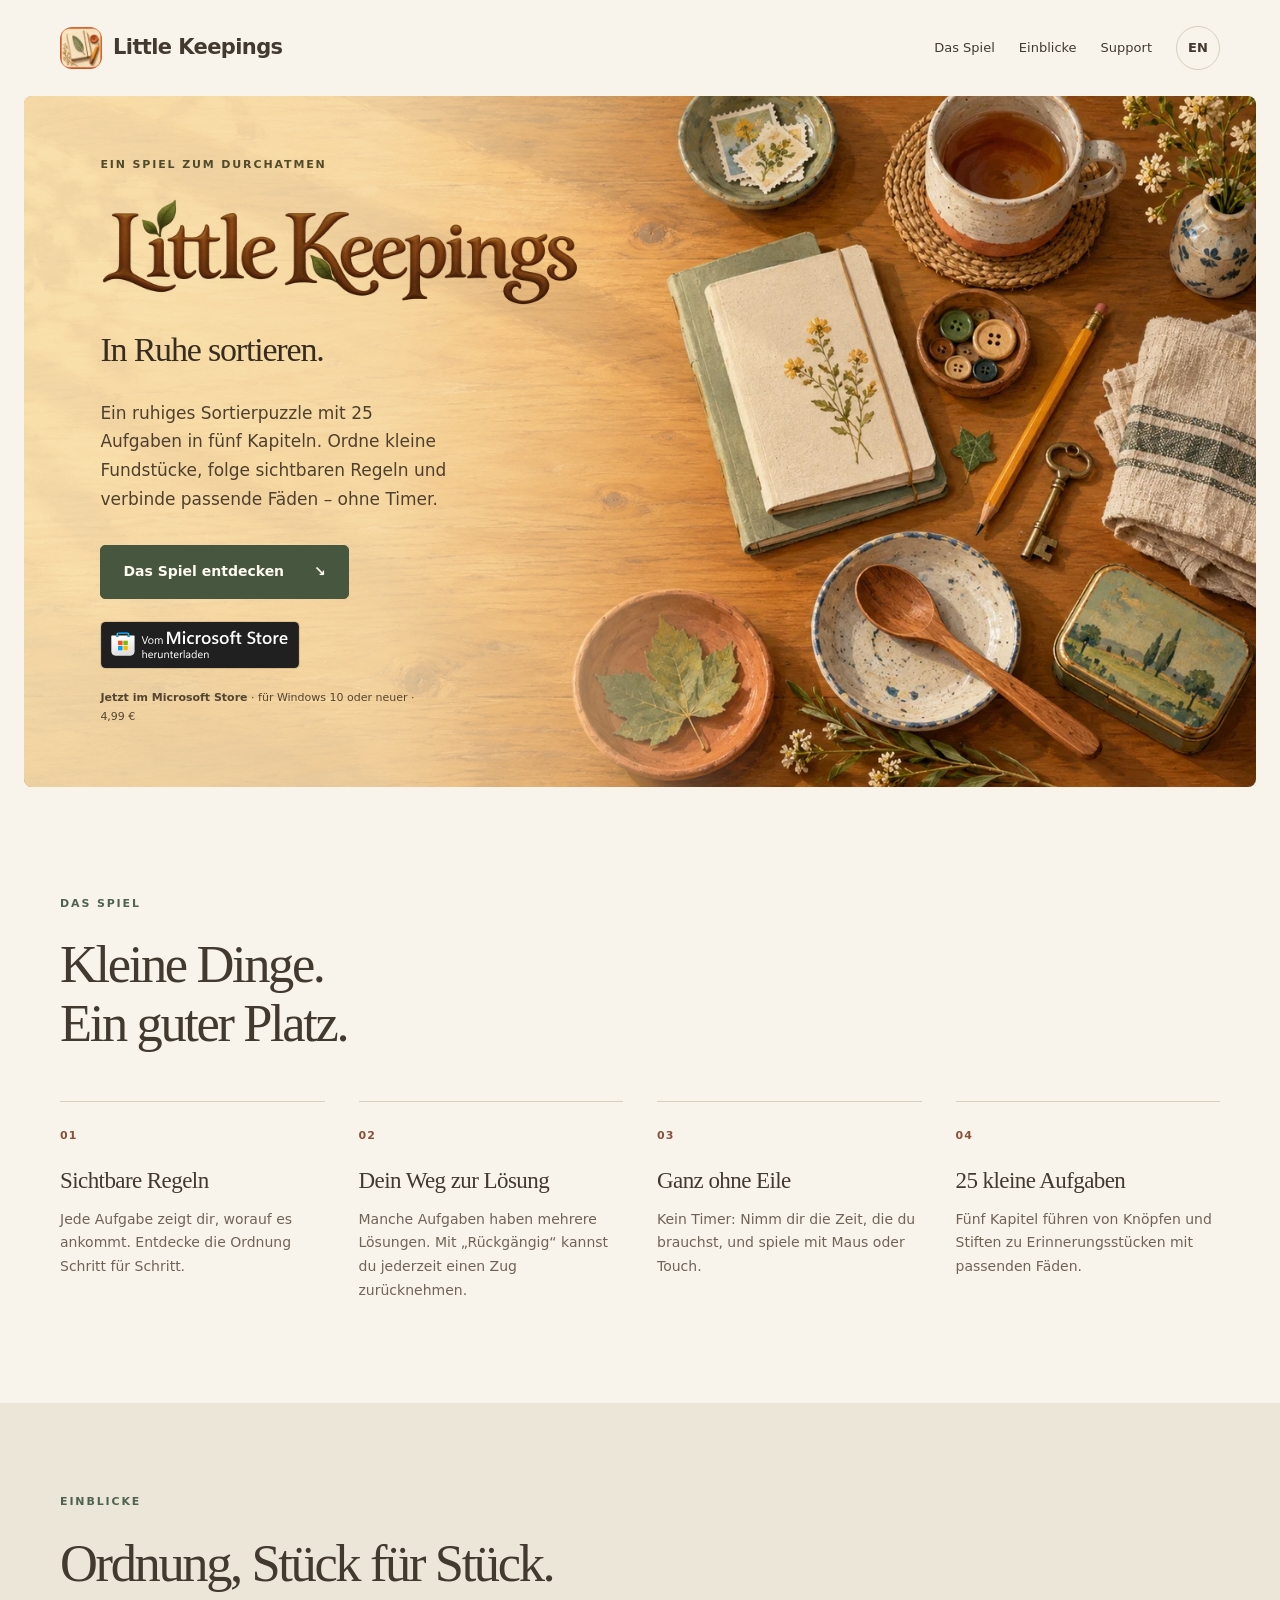
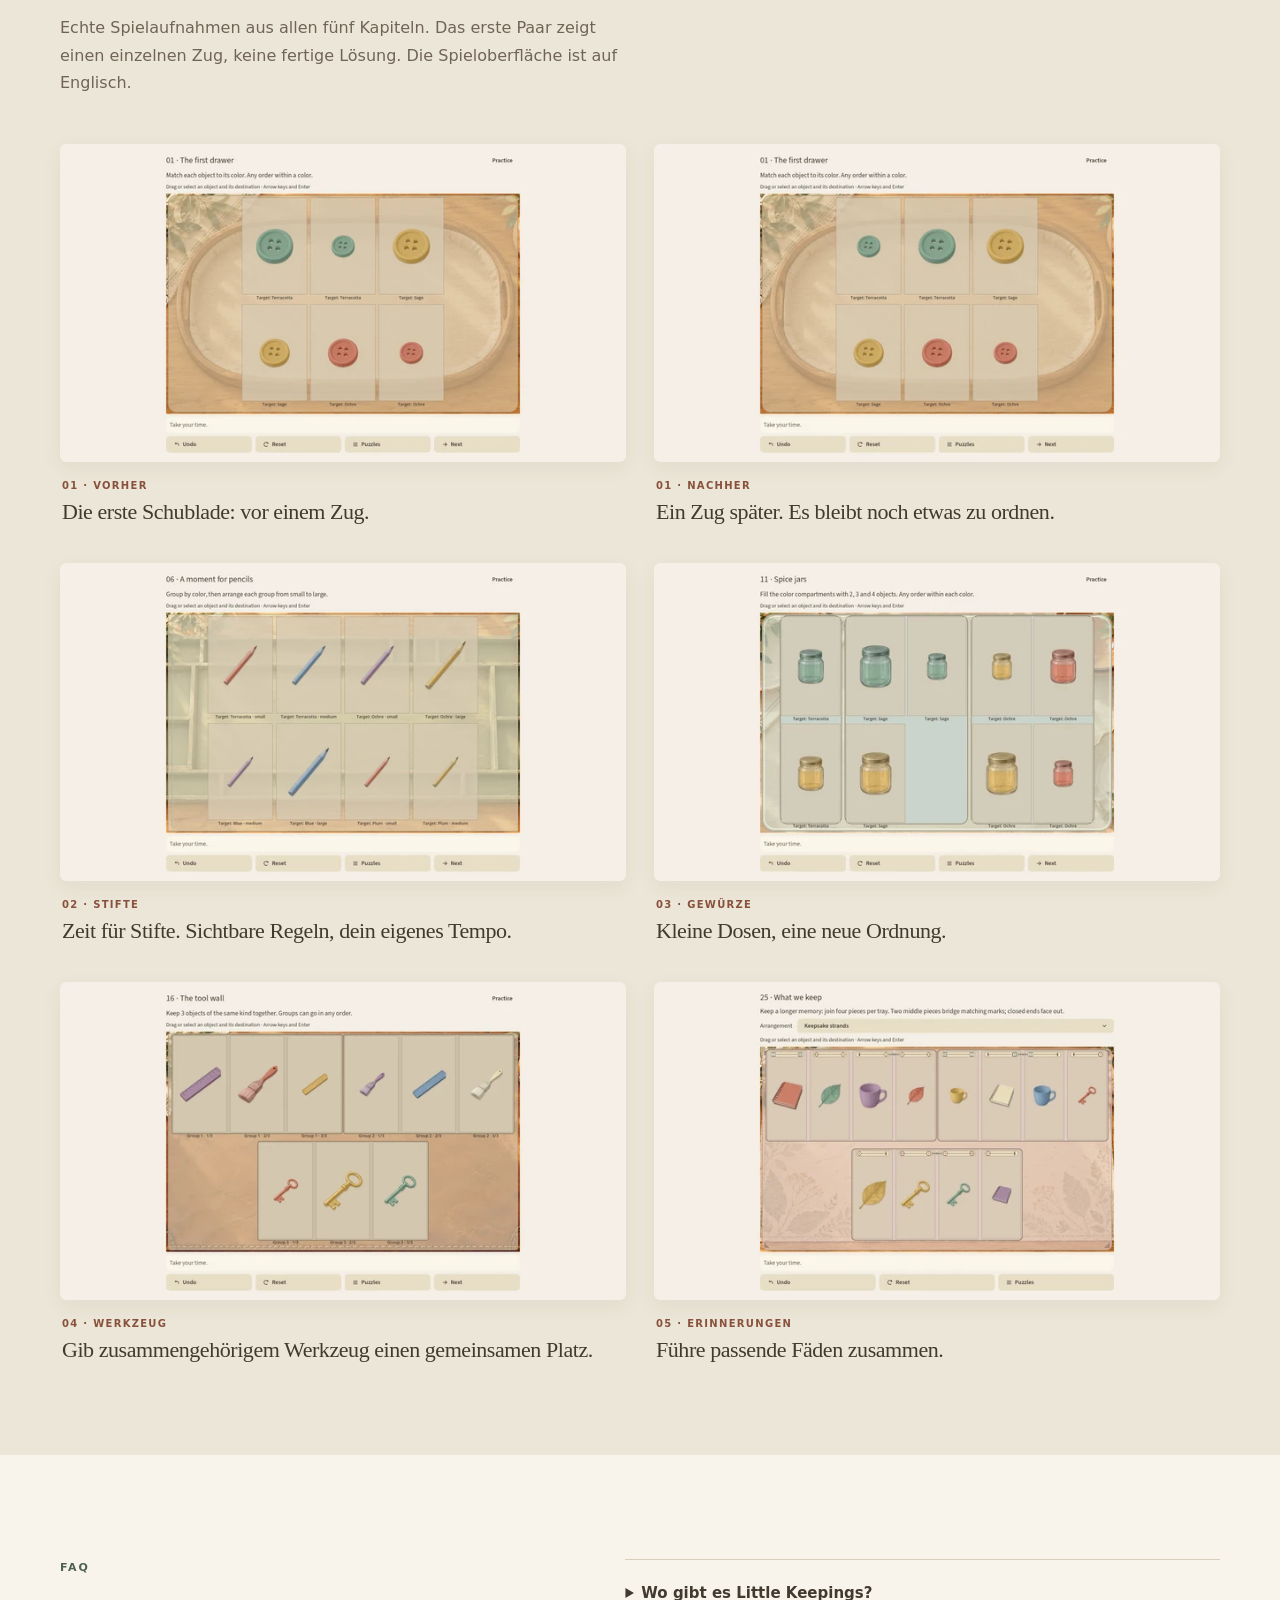
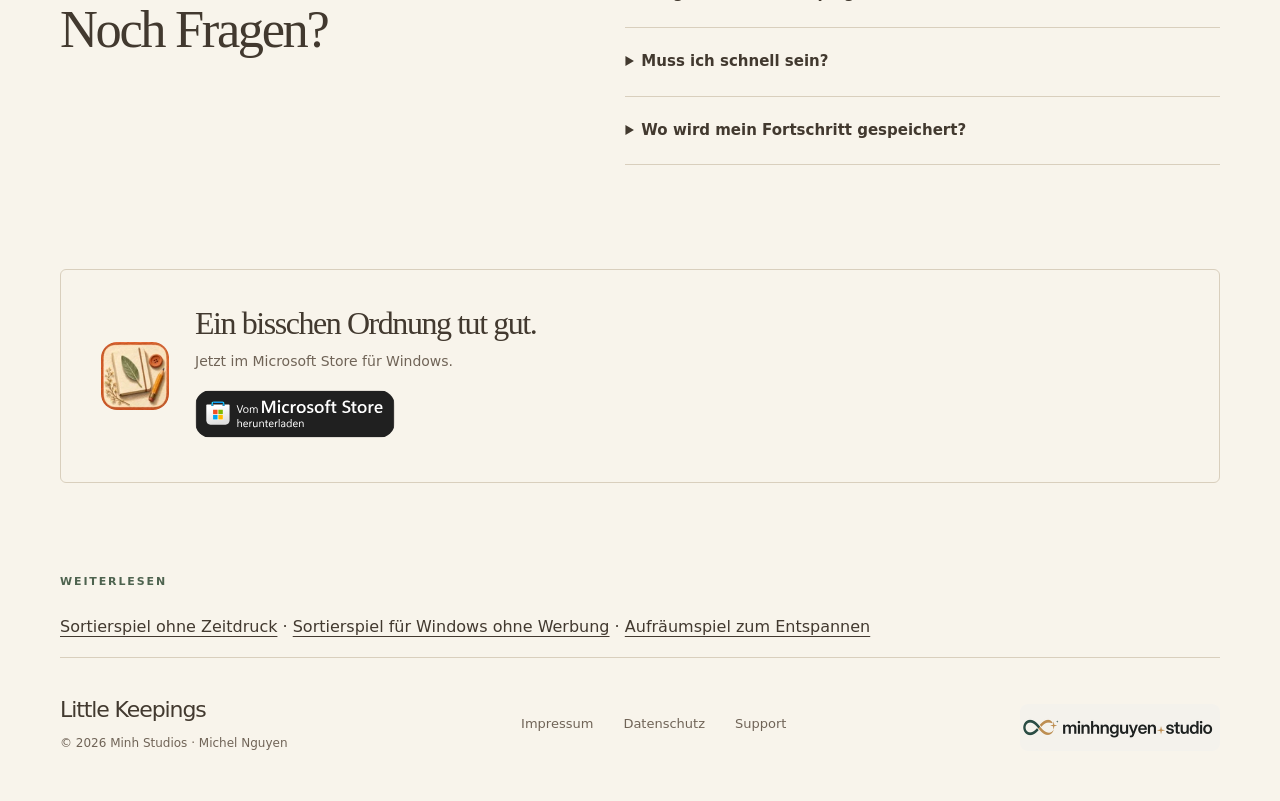
==== commit 49b43c00: "SEO-Ratgeberseiten (DE/EN), Sitemap, robots.txt, Verlinkung" ====
--- a/de/index.html
+++ b/de/index.html
@@ -1 +1 @@
-<!doctype html><html lang="de"><head><meta charset="utf-8"><meta name="viewport" content="width=device-width,initial-scale=1"><title>Little Keepings: Sortierpuzzle für Windows</title><meta name="description" content="Ein ruhiges Sortierpuzzle für Windows, jetzt im Microsoft Store: 25 Aufgaben, fünf Kapitel, sichtbare Regeln und passende Fäden. Ohne Timer, mit Rückgängig."><meta name="theme-color" content="#f8f4eb"><link rel="canonical" href="https://minh.systems/LittleKeepings/de/"><link rel="alternate" hreflang="en" href="https://minh.systems/LittleKeepings/"><link rel="alternate" hreflang="de" href="https://minh.systems/LittleKeepings/de/"><link rel="alternate" hreflang="x-default" href="https://minh.systems/LittleKeepings/"><meta property="og:url" content="https://minh.systems/LittleKeepings/de/"><meta property="og:type" content="website"><meta property="og:site_name" content="Little Keepings"><meta property="og:locale" content="de_DE"><meta property="og:locale:alternate" content="en_US"><meta property="og:title" content="Little Keepings: Sortierpuzzle für Windows"><meta property="og:description" content="Ein ruhiges Sortierpuzzle für Windows, jetzt im Microsoft Store: 25 Aufgaben, fünf Kapitel, sichtbare Regeln und passende Fäden. Ohne Timer, mit Rückgängig."><meta property="og:image" content="https://minh.systems/LittleKeepings/img/capsule.webp"><meta property="og:image:alt" content="Little Keepings"><meta name="twitter:card" content="summary_large_image"><link rel="icon" href="../favicon.png"><link rel="stylesheet" href="../style.css"><script type="application/ld+json">{"@context": "https://schema.org", "@type": ["VideoGame", "SoftwareApplication"], "name": "Little Keepings", "description": "Ein ruhiges Sortierpuzzle für Windows, jetzt im Microsoft Store: 25 Aufgaben, fünf Kapitel, sichtbare Regeln und passende Fäden. Ohne Timer, mit Rückgängig.", "operatingSystem": "Windows", "applicationCategory": "GameApplication", "gamePlatform": "Windows", "genre": "Puzzle", "url": "https://minh.systems/LittleKeepings/de/", "image": "https://minh.systems/LittleKeepings/img/capsule.webp", "inLanguage": ["en", "de"], "publisher": {"@type": "Organization", "name": "Minh Studios"}, "offers": {"@type": "Offer", "price": "4.99", "priceCurrency": "EUR", "availability": "https://schema.org/InStock", "url": "https://apps.microsoft.com/detail/9N1WQT29BF8W?hl=de-de&gl=DE&cid=website"}}</script></head><body><a class="skip" href="#main">Zum Inhalt</a><header class="nav wrap"><a class="brand" href="./"><img src="../img/icon-small.webp" alt="" width="42" height="42"><span>Little Keepings</span></a><nav aria-label="Navigation"><a href="./#spiel">Das Spiel</a><a href="./#einblicke">Einblicke</a><a href="support.html">Support</a><a class="lang" href="../" hreflang="en" lang="en" aria-label="Read in English">EN</a></nav></header><main id="main"><section class="hero wrap" aria-labelledby="hero-title"><div class="hero-copy"><p class="eyebrow">Ein Spiel zum Durchatmen</p><h1 id="hero-title"><img class="hero-logo" src="../img/logo.png" alt="Little Keepings" width="1200" height="276"><span>In Ruhe sortieren.</span></h1><p class="lead">Ein ruhiges Sortierpuzzle mit 25 Aufgaben in fünf Kapiteln. Ordne kleine Fundstücke, folge sichtbaren Regeln und verbinde passende Fäden – ohne Timer.</p><a class="button" href="#spiel">Das Spiel entdecken <span aria-hidden="true">↘</span></a><p class="store"><a class="store-badge" href="https://apps.microsoft.com/detail/9N1WQT29BF8W?hl=de-de&amp;gl=DE&amp;cid=website" target="_blank" rel="noopener"><img src="../img/ms-store-de.svg" alt="Im Microsoft Store herunterladen" width="161" height="44"></a></p><p class="coming"><strong>Jetzt im Microsoft Store</strong> · für Windows 10 oder neuer · 4,99 €</p></div><div class="hero-art"><img src="../img/key-art.webp" srcset="../img/key-art-960.webp 960w, ../img/key-art-1440.webp 1440w, ../img/key-art.webp 1920w" sizes="(max-width: 700px) 100vw, (max-width: 1400px) 94vw, 1320px" alt="" width="1920" height="1080" fetchpriority="high"></div></section><section class="about wrap" id="spiel"><p class="eyebrow">Das Spiel</p><h2>Kleine Dinge.<br>Ein guter Platz.</h2><div class="features"><article><b>01</b><h3>Sichtbare Regeln</h3><p>Jede Aufgabe zeigt dir, worauf es ankommt. Entdecke die Ordnung Schritt für Schritt.</p></article><article><b>02</b><h3>Dein Weg zur Lösung</h3><p>Manche Aufgaben haben mehrere Lösungen. Mit „Rückgängig“ kannst du jederzeit einen Zug zurücknehmen.</p></article><article><b>03</b><h3>Ganz ohne Eile</h3><p>Kein Timer: Nimm dir die Zeit, die du brauchst, und spiele mit Maus oder Touch.</p></article><article><b>04</b><h3>25 kleine Aufgaben</h3><p>Fünf Kapitel führen von Knöpfen und Stiften zu Erinnerungsstücken mit passenden Fäden.</p></article></div></section><section class="gallery-section" id="einblicke"><div class="wrap"><p class="eyebrow">Einblicke</p><h2>Ordnung, Stück für Stück.</h2><p>Echte Spielaufnahmen aus allen fünf Kapiteln. Das erste Paar zeigt einen einzelnen Zug, keine fertige Lösung. Die Spieloberfläche ist auf Englisch.</p><div class="gallery"><figure><a aria-label="Die erste Schublade: vor einem Zug. Spielaufnahme in voller Größe" class="screen-link" href="../img/screens/01-chapter-1-before.webp" target="_blank" rel="noopener"><img src="../img/screens/01-chapter-1-before-960.webp" srcset="../img/screens/01-chapter-1-before-640.webp 640w, ../img/screens/01-chapter-1-before-960.webp 960w, ../img/screens/01-chapter-1-before.webp 1920w" sizes="(max-width: 700px) 90vw, 46vw" alt="Die erste Schublade: vor einem Zug." loading="lazy" decoding="async" width="1920" height="1080"></a><figcaption><span class="shot-number">01 · VORHER</span><span>Die erste Schublade: vor einem Zug.</span></figcaption></figure><figure><a aria-label="Ein Zug später. Es bleibt noch etwas zu ordnen. Spielaufnahme in voller Größe" class="screen-link" href="../img/screens/02-chapter-1-after-one-move.webp" target="_blank" rel="noopener"><img src="../img/screens/02-chapter-1-after-one-move-960.webp" srcset="../img/screens/02-chapter-1-after-one-move-640.webp 640w, ../img/screens/02-chapter-1-after-one-move-960.webp 960w, ../img/screens/02-chapter-1-after-one-move.webp 1920w" sizes="(max-width: 700px) 90vw, 46vw" alt="Ein Zug später. Es bleibt noch etwas zu ordnen." loading="lazy" decoding="async" width="1920" height="1080"></a><figcaption><span class="shot-number">01 · NACHHER</span><span>Ein Zug später. Es bleibt noch etwas zu ordnen.</span></figcaption></figure><figure><a aria-label="Zeit für Stifte. Sichtbare Regeln, dein eigenes Tempo. Spielaufnahme in voller Größe" class="screen-link" href="../img/screens/06-chapter-2-before.webp" target="_blank" rel="noopener"><img src="../img/screens/06-chapter-2-before-960.webp" srcset="../img/screens/06-chapter-2-before-640.webp 640w, ../img/screens/06-chapter-2-before-960.webp 960w, ../img/screens/06-chapter-2-before.webp 1920w" sizes="(max-width: 700px) 90vw, 46vw" alt="Zeit für Stifte. Sichtbare Regeln, dein eigenes Tempo." loading="lazy" decoding="async" width="1920" height="1080"></a><figcaption><span class="shot-number">02 · STIFTE</span><span>Zeit für Stifte. Sichtbare Regeln, dein eigenes Tempo.</span></figcaption></figure><figure><a aria-label="Kleine Dosen, eine neue Ordnung. Spielaufnahme in voller Größe" class="screen-link" href="../img/screens/11-chapter-3-before.webp" target="_blank" rel="noopener"><img src="../img/screens/11-chapter-3-before-960.webp" srcset="../img/screens/11-chapter-3-before-640.webp 640w, ../img/screens/11-chapter-3-before-960.webp 960w, ../img/screens/11-chapter-3-before.webp 1920w" sizes="(max-width: 700px) 90vw, 46vw" alt="Kleine Dosen, eine neue Ordnung." loading="lazy" decoding="async" width="1920" height="1080"></a><figcaption><span class="shot-number">03 · GEWÜRZE</span><span>Kleine Dosen, eine neue Ordnung.</span></figcaption></figure><figure><a aria-label="Gib zusammengehörigem Werkzeug einen gemeinsamen Platz. Spielaufnahme in voller Größe" class="screen-link" href="../img/screens/16-chapter-4-before.webp" target="_blank" rel="noopener"><img src="../img/screens/16-chapter-4-before-960.webp" srcset="../img/screens/16-chapter-4-before-640.webp 640w, ../img/screens/16-chapter-4-before-960.webp 960w, ../img/screens/16-chapter-4-before.webp 1920w" sizes="(max-width: 700px) 90vw, 46vw" alt="Gib zusammengehörigem Werkzeug einen gemeinsamen Platz." loading="lazy" decoding="async" width="1920" height="1080"></a><figcaption><span class="shot-number">04 · WERKZEUG</span><span>Gib zusammengehörigem Werkzeug einen gemeinsamen Platz.</span></figcaption></figure><figure><a aria-label="Führe passende Fäden zusammen. Spielaufnahme in voller Größe" class="screen-link" href="../img/screens/25-chapter-5-before.webp" target="_blank" rel="noopener"><img src="../img/screens/25-chapter-5-before-960.webp" srcset="../img/screens/25-chapter-5-before-640.webp 640w, ../img/screens/25-chapter-5-before-960.webp 960w, ../img/screens/25-chapter-5-before.webp 1920w" sizes="(max-width: 700px) 90vw, 46vw" alt="Führe passende Fäden zusammen." loading="lazy" decoding="async" width="1920" height="1080"></a><figcaption><span class="shot-number">05 · ERINNERUNGEN</span><span>Führe passende Fäden zusammen.</span></figcaption></figure></div></div></section><section class="faq wrap"><div><p class="eyebrow">FAQ</p><h2>Noch Fragen?</h2></div><div><details><summary>Wo gibt es Little Keepings?</summary><p>Little Keepings ist jetzt im Microsoft Store für Windows 10 oder neuer erhältlich, für 4,99 €.</p></details><details><summary>Muss ich schnell sein?</summary><p>Nein. Es gibt keinen Timer. Du kannst in deinem eigenen Tempo spielen und Züge rückgängig machen.</p></details><details><summary>Wo wird mein Fortschritt gespeichert?</summary><p>Auf deinem Gerät. Mehr dazu steht in unserer <a href="privacy.html">Datenschutzerklärung</a>.</p></details></div></section><section class="closing wrap"><img src="../img/icon-small.webp" width="68" height="68" alt=""><div><h2>Ein bisschen Ordnung tut gut.</h2><p>Jetzt im Microsoft Store für Windows.</p><p class="store"><a class="store-badge" href="https://apps.microsoft.com/detail/9N1WQT29BF8W?hl=de-de&amp;gl=DE&amp;cid=website" target="_blank" rel="noopener"><img src="../img/ms-store-de.svg" alt="Im Microsoft Store herunterladen" width="161" height="44"></a></p></div></section></main><footer class="wrap footer"><div><strong>Little Keepings</strong><p>© 2026 Minh Studios · Michel Nguyen</p></div><nav aria-label="Footer"><a href="impressum.html">Impressum</a><a href="privacy.html">Datenschutz</a><a href="support.html">Support</a></nav><p style="margin:16px 0 4px"><a href="https://minh.systems/MinhNguyenStudios/" aria-label="Minh Nguyen Studios" style="display:inline-block;line-height:0;border-radius:8px;overflow:hidden;opacity:.92"><picture><source srcset="../img/studio-dunkel.png" media="(prefers-color-scheme: dark)"><img src="../img/studio-hell.png" width="200" height="47" alt="Minh Nguyen Studios" loading="lazy" style="width:200px;height:auto"></picture></a></p></footer></body></html>+<!doctype html><html lang="de"><head><meta charset="utf-8"><meta name="viewport" content="width=device-width,initial-scale=1"><title>Little Keepings: Sortierpuzzle für Windows</title><meta name="description" content="Ein ruhiges Sortierpuzzle für Windows, jetzt im Microsoft Store: 25 Aufgaben, fünf Kapitel, sichtbare Regeln und passende Fäden. Ohne Timer, mit Rückgängig."><meta name="theme-color" content="#f8f4eb"><link rel="canonical" href="https://minh.systems/LittleKeepings/de/"><link rel="alternate" hreflang="en" href="https://minh.systems/LittleKeepings/"><link rel="alternate" hreflang="de" href="https://minh.systems/LittleKeepings/de/"><link rel="alternate" hreflang="x-default" href="https://minh.systems/LittleKeepings/"><meta property="og:url" content="https://minh.systems/LittleKeepings/de/"><meta property="og:type" content="website"><meta property="og:site_name" content="Little Keepings"><meta property="og:locale" content="de_DE"><meta property="og:locale:alternate" content="en_US"><meta property="og:title" content="Little Keepings: Sortierpuzzle für Windows"><meta property="og:description" content="Ein ruhiges Sortierpuzzle für Windows, jetzt im Microsoft Store: 25 Aufgaben, fünf Kapitel, sichtbare Regeln und passende Fäden. Ohne Timer, mit Rückgängig."><meta property="og:image" content="https://minh.systems/LittleKeepings/img/capsule.webp"><meta property="og:image:alt" content="Little Keepings"><meta name="twitter:card" content="summary_large_image"><link rel="icon" href="../favicon.png"><link rel="stylesheet" href="../style.css"><script type="application/ld+json">{"@context": "https://schema.org", "@type": ["VideoGame", "SoftwareApplication"], "name": "Little Keepings", "description": "Ein ruhiges Sortierpuzzle für Windows, jetzt im Microsoft Store: 25 Aufgaben, fünf Kapitel, sichtbare Regeln und passende Fäden. Ohne Timer, mit Rückgängig.", "operatingSystem": "Windows", "applicationCategory": "GameApplication", "gamePlatform": "Windows", "genre": "Puzzle", "url": "https://minh.systems/LittleKeepings/de/", "image": "https://minh.systems/LittleKeepings/img/capsule.webp", "inLanguage": ["en", "de"], "publisher": {"@type": "Organization", "name": "Minh Studios"}, "offers": {"@type": "Offer", "price": "4.99", "priceCurrency": "EUR", "availability": "https://schema.org/InStock", "url": "https://apps.microsoft.com/detail/9N1WQT29BF8W?hl=de-de&gl=DE&cid=website"}}</script></head><body><a class="skip" href="#main">Zum Inhalt</a><header class="nav wrap"><a class="brand" href="./"><img src="../img/icon-small.webp" alt="" width="42" height="42"><span>Little Keepings</span></a><nav aria-label="Navigation"><a href="./#spiel">Das Spiel</a><a href="./#einblicke">Einblicke</a><a href="support.html">Support</a><a class="lang" href="../" hreflang="en" lang="en" aria-label="Read in English">EN</a></nav></header><main id="main"><section class="hero wrap" aria-labelledby="hero-title"><div class="hero-copy"><p class="eyebrow">Ein Spiel zum Durchatmen</p><h1 id="hero-title"><img class="hero-logo" src="../img/logo.png" alt="Little Keepings" width="1200" height="276"><span>In Ruhe sortieren.</span></h1><p class="lead">Ein ruhiges Sortierpuzzle mit 25 Aufgaben in fünf Kapiteln. Ordne kleine Fundstücke, folge sichtbaren Regeln und verbinde passende Fäden – ohne Timer.</p><a class="button" href="#spiel">Das Spiel entdecken <span aria-hidden="true">↘</span></a><p class="store"><a class="store-badge" href="https://apps.microsoft.com/detail/9N1WQT29BF8W?hl=de-de&amp;gl=DE&amp;cid=website" target="_blank" rel="noopener"><img src="../img/ms-store-de.svg" alt="Im Microsoft Store herunterladen" width="161" height="44"></a></p><p class="coming"><strong>Jetzt im Microsoft Store</strong> · für Windows 10 oder neuer · 4,99 €</p></div><div class="hero-art"><img src="../img/key-art.webp" srcset="../img/key-art-960.webp 960w, ../img/key-art-1440.webp 1440w, ../img/key-art.webp 1920w" sizes="(max-width: 700px) 100vw, (max-width: 1400px) 94vw, 1320px" alt="" width="1920" height="1080" fetchpriority="high"></div></section><section class="about wrap" id="spiel"><p class="eyebrow">Das Spiel</p><h2>Kleine Dinge.<br>Ein guter Platz.</h2><div class="features"><article><b>01</b><h3>Sichtbare Regeln</h3><p>Jede Aufgabe zeigt dir, worauf es ankommt. Entdecke die Ordnung Schritt für Schritt.</p></article><article><b>02</b><h3>Dein Weg zur Lösung</h3><p>Manche Aufgaben haben mehrere Lösungen. Mit „Rückgängig“ kannst du jederzeit einen Zug zurücknehmen.</p></article><article><b>03</b><h3>Ganz ohne Eile</h3><p>Kein Timer: Nimm dir die Zeit, die du brauchst, und spiele mit Maus oder Touch.</p></article><article><b>04</b><h3>25 kleine Aufgaben</h3><p>Fünf Kapitel führen von Knöpfen und Stiften zu Erinnerungsstücken mit passenden Fäden.</p></article></div></section><section class="gallery-section" id="einblicke"><div class="wrap"><p class="eyebrow">Einblicke</p><h2>Ordnung, Stück für Stück.</h2><p>Echte Spielaufnahmen aus allen fünf Kapiteln. Das erste Paar zeigt einen einzelnen Zug, keine fertige Lösung. Die Spieloberfläche ist auf Englisch.</p><div class="gallery"><figure><a aria-label="Die erste Schublade: vor einem Zug. Spielaufnahme in voller Größe" class="screen-link" href="../img/screens/01-chapter-1-before.webp" target="_blank" rel="noopener"><img src="../img/screens/01-chapter-1-before-960.webp" srcset="../img/screens/01-chapter-1-before-640.webp 640w, ../img/screens/01-chapter-1-before-960.webp 960w, ../img/screens/01-chapter-1-before.webp 1920w" sizes="(max-width: 700px) 90vw, 46vw" alt="Die erste Schublade: vor einem Zug." loading="lazy" decoding="async" width="1920" height="1080"></a><figcaption><span class="shot-number">01 · VORHER</span><span>Die erste Schublade: vor einem Zug.</span></figcaption></figure><figure><a aria-label="Ein Zug später. Es bleibt noch etwas zu ordnen. Spielaufnahme in voller Größe" class="screen-link" href="../img/screens/02-chapter-1-after-one-move.webp" target="_blank" rel="noopener"><img src="../img/screens/02-chapter-1-after-one-move-960.webp" srcset="../img/screens/02-chapter-1-after-one-move-640.webp 640w, ../img/screens/02-chapter-1-after-one-move-960.webp 960w, ../img/screens/02-chapter-1-after-one-move.webp 1920w" sizes="(max-width: 700px) 90vw, 46vw" alt="Ein Zug später. Es bleibt noch etwas zu ordnen." loading="lazy" decoding="async" width="1920" height="1080"></a><figcaption><span class="shot-number">01 · NACHHER</span><span>Ein Zug später. Es bleibt noch etwas zu ordnen.</span></figcaption></figure><figure><a aria-label="Zeit für Stifte. Sichtbare Regeln, dein eigenes Tempo. Spielaufnahme in voller Größe" class="screen-link" href="../img/screens/06-chapter-2-before.webp" target="_blank" rel="noopener"><img src="../img/screens/06-chapter-2-before-960.webp" srcset="../img/screens/06-chapter-2-before-640.webp 640w, ../img/screens/06-chapter-2-before-960.webp 960w, ../img/screens/06-chapter-2-before.webp 1920w" sizes="(max-width: 700px) 90vw, 46vw" alt="Zeit für Stifte. Sichtbare Regeln, dein eigenes Tempo." loading="lazy" decoding="async" width="1920" height="1080"></a><figcaption><span class="shot-number">02 · STIFTE</span><span>Zeit für Stifte. Sichtbare Regeln, dein eigenes Tempo.</span></figcaption></figure><figure><a aria-label="Kleine Dosen, eine neue Ordnung. Spielaufnahme in voller Größe" class="screen-link" href="../img/screens/11-chapter-3-before.webp" target="_blank" rel="noopener"><img src="../img/screens/11-chapter-3-before-960.webp" srcset="../img/screens/11-chapter-3-before-640.webp 640w, ../img/screens/11-chapter-3-before-960.webp 960w, ../img/screens/11-chapter-3-before.webp 1920w" sizes="(max-width: 700px) 90vw, 46vw" alt="Kleine Dosen, eine neue Ordnung." loading="lazy" decoding="async" width="1920" height="1080"></a><figcaption><span class="shot-number">03 · GEWÜRZE</span><span>Kleine Dosen, eine neue Ordnung.</span></figcaption></figure><figure><a aria-label="Gib zusammengehörigem Werkzeug einen gemeinsamen Platz. Spielaufnahme in voller Größe" class="screen-link" href="../img/screens/16-chapter-4-before.webp" target="_blank" rel="noopener"><img src="../img/screens/16-chapter-4-before-960.webp" srcset="../img/screens/16-chapter-4-before-640.webp 640w, ../img/screens/16-chapter-4-before-960.webp 960w, ../img/screens/16-chapter-4-before.webp 1920w" sizes="(max-width: 700px) 90vw, 46vw" alt="Gib zusammengehörigem Werkzeug einen gemeinsamen Platz." loading="lazy" decoding="async" width="1920" height="1080"></a><figcaption><span class="shot-number">04 · WERKZEUG</span><span>Gib zusammengehörigem Werkzeug einen gemeinsamen Platz.</span></figcaption></figure><figure><a aria-label="Führe passende Fäden zusammen. Spielaufnahme in voller Größe" class="screen-link" href="../img/screens/25-chapter-5-before.webp" target="_blank" rel="noopener"><img src="../img/screens/25-chapter-5-before-960.webp" srcset="../img/screens/25-chapter-5-before-640.webp 640w, ../img/screens/25-chapter-5-before-960.webp 960w, ../img/screens/25-chapter-5-before.webp 1920w" sizes="(max-width: 700px) 90vw, 46vw" alt="Führe passende Fäden zusammen." loading="lazy" decoding="async" width="1920" height="1080"></a><figcaption><span class="shot-number">05 · ERINNERUNGEN</span><span>Führe passende Fäden zusammen.</span></figcaption></figure></div></div></section><section class="faq wrap"><div><p class="eyebrow">FAQ</p><h2>Noch Fragen?</h2></div><div><details><summary>Wo gibt es Little Keepings?</summary><p>Little Keepings ist jetzt im Microsoft Store für Windows 10 oder neuer erhältlich, für 4,99 €.</p></details><details><summary>Muss ich schnell sein?</summary><p>Nein. Es gibt keinen Timer. Du kannst in deinem eigenen Tempo spielen und Züge rückgängig machen.</p></details><details><summary>Wo wird mein Fortschritt gespeichert?</summary><p>Auf deinem Gerät. Mehr dazu steht in unserer <a href="privacy.html">Datenschutzerklärung</a>.</p></details></div></section><section class="closing wrap"><img src="../img/icon-small.webp" width="68" height="68" alt=""><div><h2>Ein bisschen Ordnung tut gut.</h2><p>Jetzt im Microsoft Store für Windows.</p><p class="store"><a class="store-badge" href="https://apps.microsoft.com/detail/9N1WQT29BF8W?hl=de-de&amp;gl=DE&amp;cid=website" target="_blank" rel="noopener"><img src="../img/ms-store-de.svg" alt="Im Microsoft Store herunterladen" width="161" height="44"></a></p></div></section><section class="wrap"><p class="eyebrow">Weiterlesen</p><p><a href="sortierspiel-ohne-zeitdruck.html">Sortierspiel ohne Zeitdruck</a> · <a href="sortierspiel-windows-ohne-werbung.html">Sortierspiel für Windows ohne Werbung</a> · <a href="aufraeumspiel-zum-entspannen.html">Aufräumspiel zum Entspannen</a></p></section></main><footer class="wrap footer"><div><strong>Little Keepings</strong><p>© 2026 Minh Studios · Michel Nguyen</p></div><nav aria-label="Footer"><a href="impressum.html">Impressum</a><a href="privacy.html">Datenschutz</a><a href="support.html">Support</a></nav><p style="margin:16px 0 4px"><a href="https://minh.systems/MinhNguyenStudios/" aria-label="Minh Nguyen Studios" style="display:inline-block;line-height:0;border-radius:8px;overflow:hidden;opacity:.92"><picture><source srcset="../img/studio-dunkel.png" media="(prefers-color-scheme: dark)"><img src="../img/studio-hell.png" width="200" height="47" alt="Minh Nguyen Studios" loading="lazy" style="width:200px;height:auto"></picture></a></p></footer></body></html>
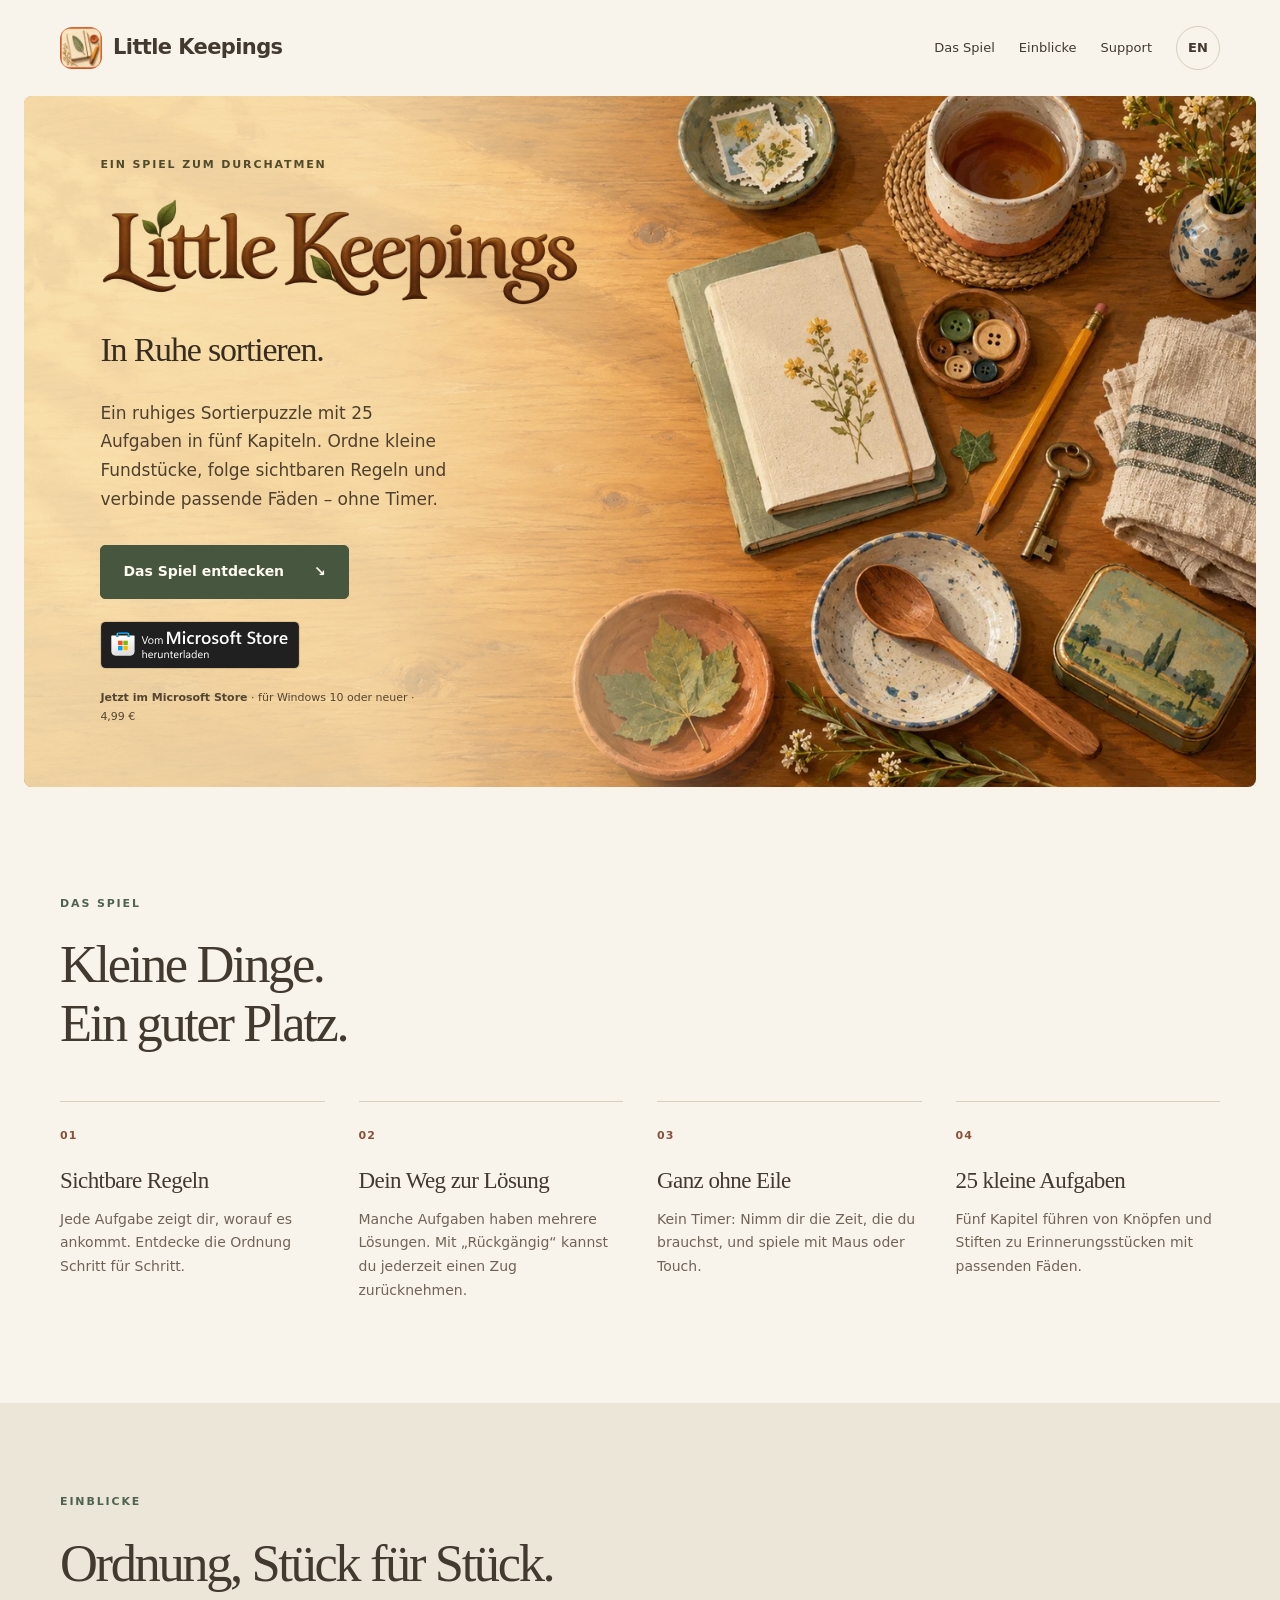
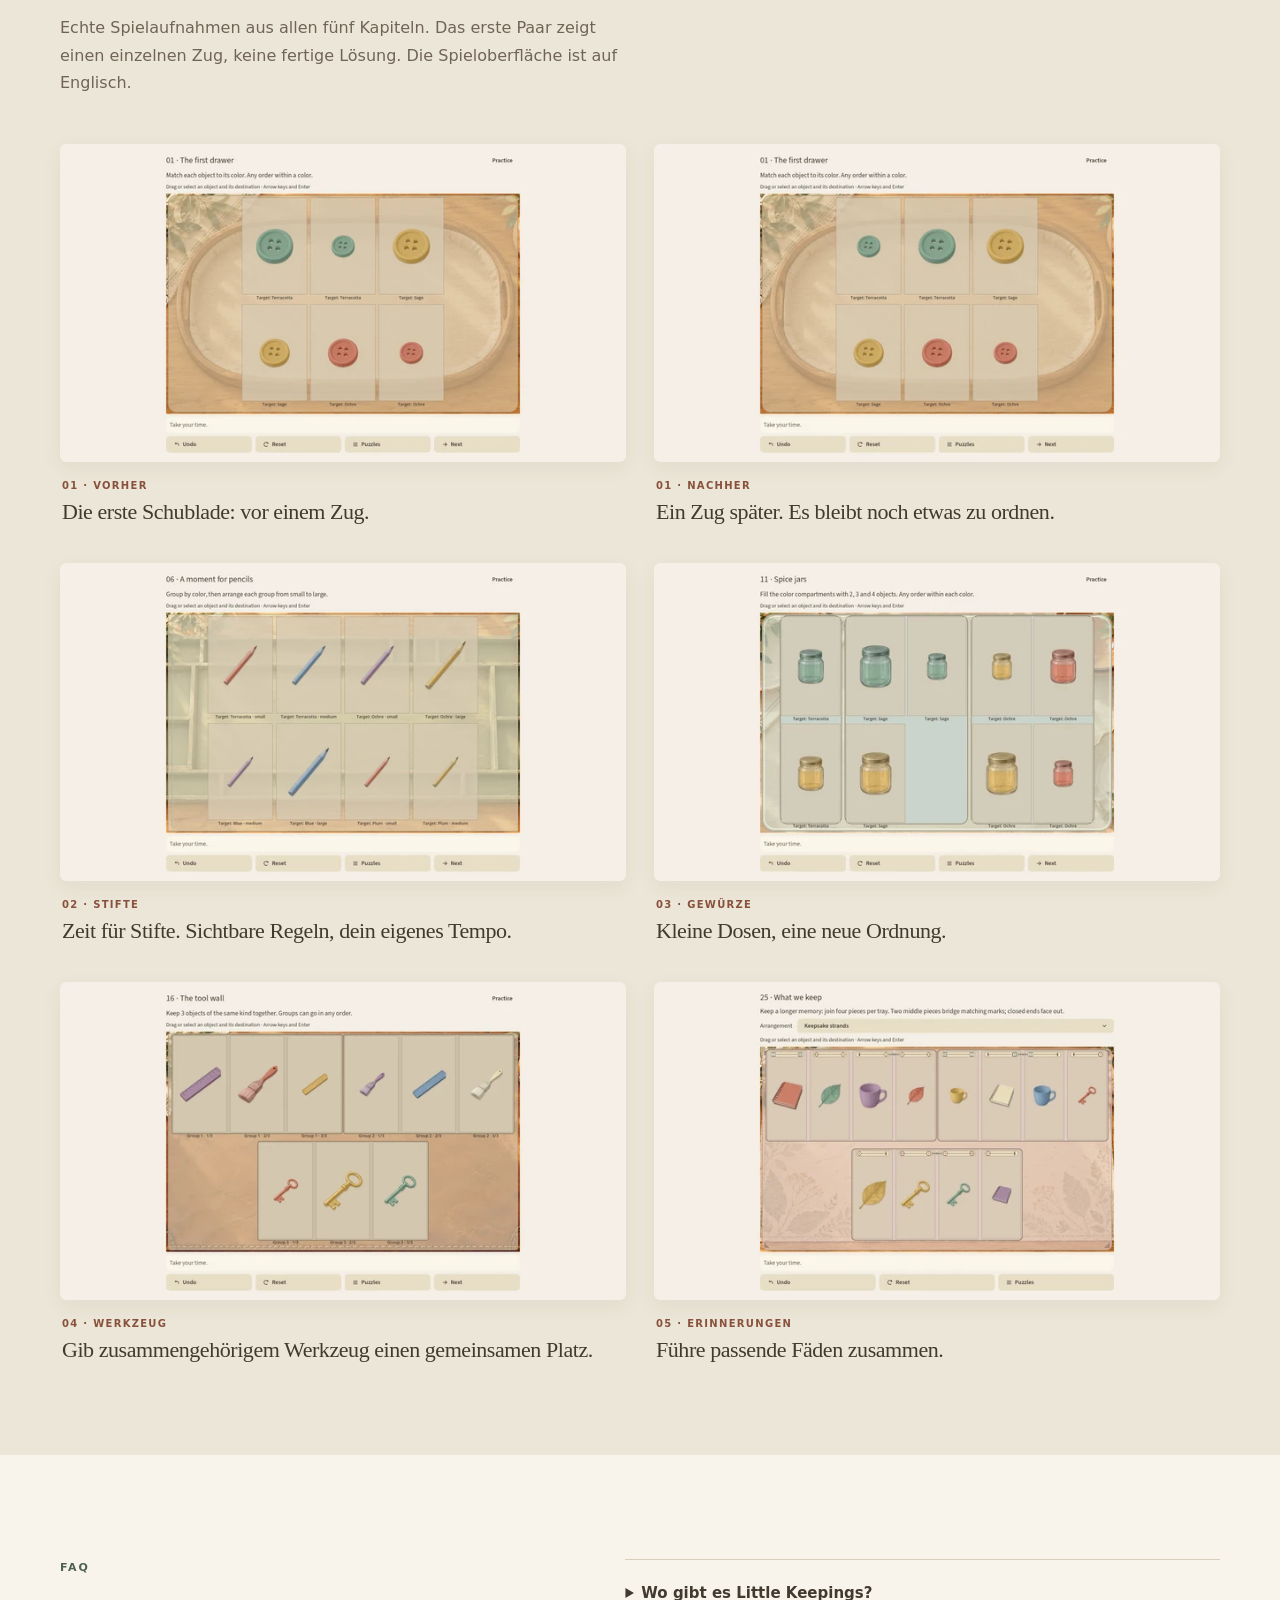
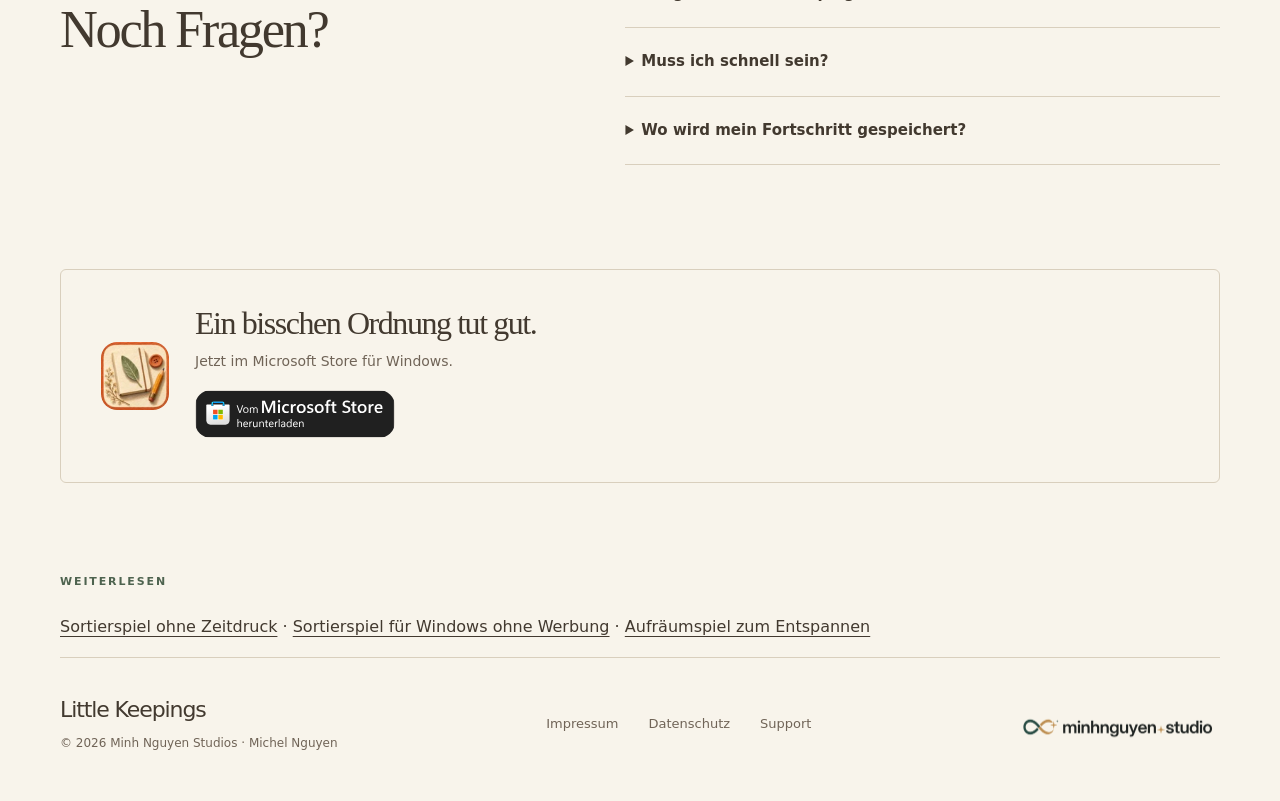
==== commit 3bdf6e65: "Offizielle Store-Badges, Name Minh Nguyen Studios, transparentes Logo" ====
--- a/de/index.html
+++ b/de/index.html
@@ -1 +1 @@
-<!doctype html><html lang="de"><head><meta charset="utf-8"><meta name="viewport" content="width=device-width,initial-scale=1"><title>Little Keepings: Sortierpuzzle für Windows</title><meta name="description" content="Ein ruhiges Sortierpuzzle für Windows, jetzt im Microsoft Store: 25 Aufgaben, fünf Kapitel, sichtbare Regeln und passende Fäden. Ohne Timer, mit Rückgängig."><meta name="theme-color" content="#f8f4eb"><link rel="canonical" href="https://minh.systems/LittleKeepings/de/"><link rel="alternate" hreflang="en" href="https://minh.systems/LittleKeepings/"><link rel="alternate" hreflang="de" href="https://minh.systems/LittleKeepings/de/"><link rel="alternate" hreflang="x-default" href="https://minh.systems/LittleKeepings/"><meta property="og:url" content="https://minh.systems/LittleKeepings/de/"><meta property="og:type" content="website"><meta property="og:site_name" content="Little Keepings"><meta property="og:locale" content="de_DE"><meta property="og:locale:alternate" content="en_US"><meta property="og:title" content="Little Keepings: Sortierpuzzle für Windows"><meta property="og:description" content="Ein ruhiges Sortierpuzzle für Windows, jetzt im Microsoft Store: 25 Aufgaben, fünf Kapitel, sichtbare Regeln und passende Fäden. Ohne Timer, mit Rückgängig."><meta property="og:image" content="https://minh.systems/LittleKeepings/img/capsule.webp"><meta property="og:image:alt" content="Little Keepings"><meta name="twitter:card" content="summary_large_image"><link rel="icon" href="../favicon.png"><link rel="stylesheet" href="../style.css"><script type="application/ld+json">{"@context": "https://schema.org", "@type": ["VideoGame", "SoftwareApplication"], "name": "Little Keepings", "description": "Ein ruhiges Sortierpuzzle für Windows, jetzt im Microsoft Store: 25 Aufgaben, fünf Kapitel, sichtbare Regeln und passende Fäden. Ohne Timer, mit Rückgängig.", "operatingSystem": "Windows", "applicationCategory": "GameApplication", "gamePlatform": "Windows", "genre": "Puzzle", "url": "https://minh.systems/LittleKeepings/de/", "image": "https://minh.systems/LittleKeepings/img/capsule.webp", "inLanguage": ["en", "de"], "publisher": {"@type": "Organization", "name": "Minh Studios"}, "offers": {"@type": "Offer", "price": "4.99", "priceCurrency": "EUR", "availability": "https://schema.org/InStock", "url": "https://apps.microsoft.com/detail/9N1WQT29BF8W?hl=de-de&gl=DE&cid=website"}}</script></head><body><a class="skip" href="#main">Zum Inhalt</a><header class="nav wrap"><a class="brand" href="./"><img src="../img/icon-small.webp" alt="" width="42" height="42"><span>Little Keepings</span></a><nav aria-label="Navigation"><a href="./#spiel">Das Spiel</a><a href="./#einblicke">Einblicke</a><a href="support.html">Support</a><a class="lang" href="../" hreflang="en" lang="en" aria-label="Read in English">EN</a></nav></header><main id="main"><section class="hero wrap" aria-labelledby="hero-title"><div class="hero-copy"><p class="eyebrow">Ein Spiel zum Durchatmen</p><h1 id="hero-title"><img class="hero-logo" src="../img/logo.png" alt="Little Keepings" width="1200" height="276"><span>In Ruhe sortieren.</span></h1><p class="lead">Ein ruhiges Sortierpuzzle mit 25 Aufgaben in fünf Kapiteln. Ordne kleine Fundstücke, folge sichtbaren Regeln und verbinde passende Fäden – ohne Timer.</p><a class="button" href="#spiel">Das Spiel entdecken <span aria-hidden="true">↘</span></a><p class="store"><a class="store-badge" href="https://apps.microsoft.com/detail/9N1WQT29BF8W?hl=de-de&amp;gl=DE&amp;cid=website" target="_blank" rel="noopener"><img src="../img/ms-store-de.svg" alt="Im Microsoft Store herunterladen" width="161" height="44"></a></p><p class="coming"><strong>Jetzt im Microsoft Store</strong> · für Windows 10 oder neuer · 4,99 €</p></div><div class="hero-art"><img src="../img/key-art.webp" srcset="../img/key-art-960.webp 960w, ../img/key-art-1440.webp 1440w, ../img/key-art.webp 1920w" sizes="(max-width: 700px) 100vw, (max-width: 1400px) 94vw, 1320px" alt="" width="1920" height="1080" fetchpriority="high"></div></section><section class="about wrap" id="spiel"><p class="eyebrow">Das Spiel</p><h2>Kleine Dinge.<br>Ein guter Platz.</h2><div class="features"><article><b>01</b><h3>Sichtbare Regeln</h3><p>Jede Aufgabe zeigt dir, worauf es ankommt. Entdecke die Ordnung Schritt für Schritt.</p></article><article><b>02</b><h3>Dein Weg zur Lösung</h3><p>Manche Aufgaben haben mehrere Lösungen. Mit „Rückgängig“ kannst du jederzeit einen Zug zurücknehmen.</p></article><article><b>03</b><h3>Ganz ohne Eile</h3><p>Kein Timer: Nimm dir die Zeit, die du brauchst, und spiele mit Maus oder Touch.</p></article><article><b>04</b><h3>25 kleine Aufgaben</h3><p>Fünf Kapitel führen von Knöpfen und Stiften zu Erinnerungsstücken mit passenden Fäden.</p></article></div></section><section class="gallery-section" id="einblicke"><div class="wrap"><p class="eyebrow">Einblicke</p><h2>Ordnung, Stück für Stück.</h2><p>Echte Spielaufnahmen aus allen fünf Kapiteln. Das erste Paar zeigt einen einzelnen Zug, keine fertige Lösung. Die Spieloberfläche ist auf Englisch.</p><div class="gallery"><figure><a aria-label="Die erste Schublade: vor einem Zug. Spielaufnahme in voller Größe" class="screen-link" href="../img/screens/01-chapter-1-before.webp" target="_blank" rel="noopener"><img src="../img/screens/01-chapter-1-before-960.webp" srcset="../img/screens/01-chapter-1-before-640.webp 640w, ../img/screens/01-chapter-1-before-960.webp 960w, ../img/screens/01-chapter-1-before.webp 1920w" sizes="(max-width: 700px) 90vw, 46vw" alt="Die erste Schublade: vor einem Zug." loading="lazy" decoding="async" width="1920" height="1080"></a><figcaption><span class="shot-number">01 · VORHER</span><span>Die erste Schublade: vor einem Zug.</span></figcaption></figure><figure><a aria-label="Ein Zug später. Es bleibt noch etwas zu ordnen. Spielaufnahme in voller Größe" class="screen-link" href="../img/screens/02-chapter-1-after-one-move.webp" target="_blank" rel="noopener"><img src="../img/screens/02-chapter-1-after-one-move-960.webp" srcset="../img/screens/02-chapter-1-after-one-move-640.webp 640w, ../img/screens/02-chapter-1-after-one-move-960.webp 960w, ../img/screens/02-chapter-1-after-one-move.webp 1920w" sizes="(max-width: 700px) 90vw, 46vw" alt="Ein Zug später. Es bleibt noch etwas zu ordnen." loading="lazy" decoding="async" width="1920" height="1080"></a><figcaption><span class="shot-number">01 · NACHHER</span><span>Ein Zug später. Es bleibt noch etwas zu ordnen.</span></figcaption></figure><figure><a aria-label="Zeit für Stifte. Sichtbare Regeln, dein eigenes Tempo. Spielaufnahme in voller Größe" class="screen-link" href="../img/screens/06-chapter-2-before.webp" target="_blank" rel="noopener"><img src="../img/screens/06-chapter-2-before-960.webp" srcset="../img/screens/06-chapter-2-before-640.webp 640w, ../img/screens/06-chapter-2-before-960.webp 960w, ../img/screens/06-chapter-2-before.webp 1920w" sizes="(max-width: 700px) 90vw, 46vw" alt="Zeit für Stifte. Sichtbare Regeln, dein eigenes Tempo." loading="lazy" decoding="async" width="1920" height="1080"></a><figcaption><span class="shot-number">02 · STIFTE</span><span>Zeit für Stifte. Sichtbare Regeln, dein eigenes Tempo.</span></figcaption></figure><figure><a aria-label="Kleine Dosen, eine neue Ordnung. Spielaufnahme in voller Größe" class="screen-link" href="../img/screens/11-chapter-3-before.webp" target="_blank" rel="noopener"><img src="../img/screens/11-chapter-3-before-960.webp" srcset="../img/screens/11-chapter-3-before-640.webp 640w, ../img/screens/11-chapter-3-before-960.webp 960w, ../img/screens/11-chapter-3-before.webp 1920w" sizes="(max-width: 700px) 90vw, 46vw" alt="Kleine Dosen, eine neue Ordnung." loading="lazy" decoding="async" width="1920" height="1080"></a><figcaption><span class="shot-number">03 · GEWÜRZE</span><span>Kleine Dosen, eine neue Ordnung.</span></figcaption></figure><figure><a aria-label="Gib zusammengehörigem Werkzeug einen gemeinsamen Platz. Spielaufnahme in voller Größe" class="screen-link" href="../img/screens/16-chapter-4-before.webp" target="_blank" rel="noopener"><img src="../img/screens/16-chapter-4-before-960.webp" srcset="../img/screens/16-chapter-4-before-640.webp 640w, ../img/screens/16-chapter-4-before-960.webp 960w, ../img/screens/16-chapter-4-before.webp 1920w" sizes="(max-width: 700px) 90vw, 46vw" alt="Gib zusammengehörigem Werkzeug einen gemeinsamen Platz." loading="lazy" decoding="async" width="1920" height="1080"></a><figcaption><span class="shot-number">04 · WERKZEUG</span><span>Gib zusammengehörigem Werkzeug einen gemeinsamen Platz.</span></figcaption></figure><figure><a aria-label="Führe passende Fäden zusammen. Spielaufnahme in voller Größe" class="screen-link" href="../img/screens/25-chapter-5-before.webp" target="_blank" rel="noopener"><img src="../img/screens/25-chapter-5-before-960.webp" srcset="../img/screens/25-chapter-5-before-640.webp 640w, ../img/screens/25-chapter-5-before-960.webp 960w, ../img/screens/25-chapter-5-before.webp 1920w" sizes="(max-width: 700px) 90vw, 46vw" alt="Führe passende Fäden zusammen." loading="lazy" decoding="async" width="1920" height="1080"></a><figcaption><span class="shot-number">05 · ERINNERUNGEN</span><span>Führe passende Fäden zusammen.</span></figcaption></figure></div></div></section><section class="faq wrap"><div><p class="eyebrow">FAQ</p><h2>Noch Fragen?</h2></div><div><details><summary>Wo gibt es Little Keepings?</summary><p>Little Keepings ist jetzt im Microsoft Store für Windows 10 oder neuer erhältlich, für 4,99 €.</p></details><details><summary>Muss ich schnell sein?</summary><p>Nein. Es gibt keinen Timer. Du kannst in deinem eigenen Tempo spielen und Züge rückgängig machen.</p></details><details><summary>Wo wird mein Fortschritt gespeichert?</summary><p>Auf deinem Gerät. Mehr dazu steht in unserer <a href="privacy.html">Datenschutzerklärung</a>.</p></details></div></section><section class="closing wrap"><img src="../img/icon-small.webp" width="68" height="68" alt=""><div><h2>Ein bisschen Ordnung tut gut.</h2><p>Jetzt im Microsoft Store für Windows.</p><p class="store"><a class="store-badge" href="https://apps.microsoft.com/detail/9N1WQT29BF8W?hl=de-de&amp;gl=DE&amp;cid=website" target="_blank" rel="noopener"><img src="../img/ms-store-de.svg" alt="Im Microsoft Store herunterladen" width="161" height="44"></a></p></div></section><section class="wrap"><p class="eyebrow">Weiterlesen</p><p><a href="sortierspiel-ohne-zeitdruck.html">Sortierspiel ohne Zeitdruck</a> · <a href="sortierspiel-windows-ohne-werbung.html">Sortierspiel für Windows ohne Werbung</a> · <a href="aufraeumspiel-zum-entspannen.html">Aufräumspiel zum Entspannen</a></p></section></main><footer class="wrap footer"><div><strong>Little Keepings</strong><p>© 2026 Minh Studios · Michel Nguyen</p></div><nav aria-label="Footer"><a href="impressum.html">Impressum</a><a href="privacy.html">Datenschutz</a><a href="support.html">Support</a></nav><p style="margin:16px 0 4px"><a href="https://minh.systems/MinhNguyenStudios/" aria-label="Minh Nguyen Studios" style="display:inline-block;line-height:0;border-radius:8px;overflow:hidden;opacity:.92"><picture><source srcset="../img/studio-dunkel.png" media="(prefers-color-scheme: dark)"><img src="../img/studio-hell.png" width="200" height="47" alt="Minh Nguyen Studios" loading="lazy" style="width:200px;height:auto"></picture></a></p></footer></body></html>+<!doctype html><html lang="de"><head><meta charset="utf-8"><meta name="viewport" content="width=device-width,initial-scale=1"><title>Little Keepings: Sortierpuzzle für Windows</title><meta name="description" content="Ein ruhiges Sortierpuzzle für Windows, jetzt im Microsoft Store: 25 Aufgaben, fünf Kapitel, sichtbare Regeln und passende Fäden. Ohne Timer, mit Rückgängig."><meta name="theme-color" content="#f8f4eb"><link rel="canonical" href="https://minh.systems/LittleKeepings/de/"><link rel="alternate" hreflang="en" href="https://minh.systems/LittleKeepings/"><link rel="alternate" hreflang="de" href="https://minh.systems/LittleKeepings/de/"><link rel="alternate" hreflang="x-default" href="https://minh.systems/LittleKeepings/"><meta property="og:url" content="https://minh.systems/LittleKeepings/de/"><meta property="og:type" content="website"><meta property="og:site_name" content="Little Keepings"><meta property="og:locale" content="de_DE"><meta property="og:locale:alternate" content="en_US"><meta property="og:title" content="Little Keepings: Sortierpuzzle für Windows"><meta property="og:description" content="Ein ruhiges Sortierpuzzle für Windows, jetzt im Microsoft Store: 25 Aufgaben, fünf Kapitel, sichtbare Regeln und passende Fäden. Ohne Timer, mit Rückgängig."><meta property="og:image" content="https://minh.systems/LittleKeepings/img/capsule.webp"><meta property="og:image:alt" content="Little Keepings"><meta name="twitter:card" content="summary_large_image"><link rel="icon" href="../favicon.png"><link rel="stylesheet" href="../style.css"><script type="application/ld+json">{"@context": "https://schema.org", "@type": ["VideoGame", "SoftwareApplication"], "name": "Little Keepings", "description": "Ein ruhiges Sortierpuzzle für Windows, jetzt im Microsoft Store: 25 Aufgaben, fünf Kapitel, sichtbare Regeln und passende Fäden. Ohne Timer, mit Rückgängig.", "operatingSystem": "Windows", "applicationCategory": "GameApplication", "gamePlatform": "Windows", "genre": "Puzzle", "url": "https://minh.systems/LittleKeepings/de/", "image": "https://minh.systems/LittleKeepings/img/capsule.webp", "inLanguage": ["en", "de"], "publisher": {"@type": "Organization", "name": "Minh Nguyen Studios"}, "offers": {"@type": "Offer", "price": "4.99", "priceCurrency": "EUR", "availability": "https://schema.org/InStock", "url": "https://apps.microsoft.com/detail/9N1WQT29BF8W?hl=de-de&gl=DE&cid=website"}}</script></head><body><a class="skip" href="#main">Zum Inhalt</a><header class="nav wrap"><a class="brand" href="./"><img src="../img/icon-small.webp" alt="" width="42" height="42"><span>Little Keepings</span></a><nav aria-label="Navigation"><a href="./#spiel">Das Spiel</a><a href="./#einblicke">Einblicke</a><a href="support.html">Support</a><a class="lang" href="../" hreflang="en" lang="en" aria-label="Read in English">EN</a></nav></header><main id="main"><section class="hero wrap" aria-labelledby="hero-title"><div class="hero-copy"><p class="eyebrow">Ein Spiel zum Durchatmen</p><h1 id="hero-title"><img class="hero-logo" src="../img/logo.png" alt="Little Keepings" width="1200" height="276"><span>In Ruhe sortieren.</span></h1><p class="lead">Ein ruhiges Sortierpuzzle mit 25 Aufgaben in fünf Kapiteln. Ordne kleine Fundstücke, folge sichtbaren Regeln und verbinde passende Fäden – ohne Timer.</p><a class="button" href="#spiel">Das Spiel entdecken <span aria-hidden="true">↘</span></a><p class="store"><a class="store-badge" href="https://apps.microsoft.com/detail/9N1WQT29BF8W?hl=de-de&amp;gl=DE&amp;cid=website" target="_blank" rel="noopener"><img src="../img/ms-store-de.svg" alt="Im Microsoft Store herunterladen" width="161" height="44"></a></p><p class="coming"><strong>Jetzt im Microsoft Store</strong> · für Windows 10 oder neuer · 4,99 €</p></div><div class="hero-art"><img src="../img/key-art.webp" srcset="../img/key-art-960.webp 960w, ../img/key-art-1440.webp 1440w, ../img/key-art.webp 1920w" sizes="(max-width: 700px) 100vw, (max-width: 1400px) 94vw, 1320px" alt="" width="1920" height="1080" fetchpriority="high"></div></section><section class="about wrap" id="spiel"><p class="eyebrow">Das Spiel</p><h2>Kleine Dinge.<br>Ein guter Platz.</h2><div class="features"><article><b>01</b><h3>Sichtbare Regeln</h3><p>Jede Aufgabe zeigt dir, worauf es ankommt. Entdecke die Ordnung Schritt für Schritt.</p></article><article><b>02</b><h3>Dein Weg zur Lösung</h3><p>Manche Aufgaben haben mehrere Lösungen. Mit „Rückgängig“ kannst du jederzeit einen Zug zurücknehmen.</p></article><article><b>03</b><h3>Ganz ohne Eile</h3><p>Kein Timer: Nimm dir die Zeit, die du brauchst, und spiele mit Maus oder Touch.</p></article><article><b>04</b><h3>25 kleine Aufgaben</h3><p>Fünf Kapitel führen von Knöpfen und Stiften zu Erinnerungsstücken mit passenden Fäden.</p></article></div></section><section class="gallery-section" id="einblicke"><div class="wrap"><p class="eyebrow">Einblicke</p><h2>Ordnung, Stück für Stück.</h2><p>Echte Spielaufnahmen aus allen fünf Kapiteln. Das erste Paar zeigt einen einzelnen Zug, keine fertige Lösung. Die Spieloberfläche ist auf Englisch.</p><div class="gallery"><figure><a aria-label="Die erste Schublade: vor einem Zug. Spielaufnahme in voller Größe" class="screen-link" href="../img/screens/01-chapter-1-before.webp" target="_blank" rel="noopener"><img src="../img/screens/01-chapter-1-before-960.webp" srcset="../img/screens/01-chapter-1-before-640.webp 640w, ../img/screens/01-chapter-1-before-960.webp 960w, ../img/screens/01-chapter-1-before.webp 1920w" sizes="(max-width: 700px) 90vw, 46vw" alt="Die erste Schublade: vor einem Zug." loading="lazy" decoding="async" width="1920" height="1080"></a><figcaption><span class="shot-number">01 · VORHER</span><span>Die erste Schublade: vor einem Zug.</span></figcaption></figure><figure><a aria-label="Ein Zug später. Es bleibt noch etwas zu ordnen. Spielaufnahme in voller Größe" class="screen-link" href="../img/screens/02-chapter-1-after-one-move.webp" target="_blank" rel="noopener"><img src="../img/screens/02-chapter-1-after-one-move-960.webp" srcset="../img/screens/02-chapter-1-after-one-move-640.webp 640w, ../img/screens/02-chapter-1-after-one-move-960.webp 960w, ../img/screens/02-chapter-1-after-one-move.webp 1920w" sizes="(max-width: 700px) 90vw, 46vw" alt="Ein Zug später. Es bleibt noch etwas zu ordnen." loading="lazy" decoding="async" width="1920" height="1080"></a><figcaption><span class="shot-number">01 · NACHHER</span><span>Ein Zug später. Es bleibt noch etwas zu ordnen.</span></figcaption></figure><figure><a aria-label="Zeit für Stifte. Sichtbare Regeln, dein eigenes Tempo. Spielaufnahme in voller Größe" class="screen-link" href="../img/screens/06-chapter-2-before.webp" target="_blank" rel="noopener"><img src="../img/screens/06-chapter-2-before-960.webp" srcset="../img/screens/06-chapter-2-before-640.webp 640w, ../img/screens/06-chapter-2-before-960.webp 960w, ../img/screens/06-chapter-2-before.webp 1920w" sizes="(max-width: 700px) 90vw, 46vw" alt="Zeit für Stifte. Sichtbare Regeln, dein eigenes Tempo." loading="lazy" decoding="async" width="1920" height="1080"></a><figcaption><span class="shot-number">02 · STIFTE</span><span>Zeit für Stifte. Sichtbare Regeln, dein eigenes Tempo.</span></figcaption></figure><figure><a aria-label="Kleine Dosen, eine neue Ordnung. Spielaufnahme in voller Größe" class="screen-link" href="../img/screens/11-chapter-3-before.webp" target="_blank" rel="noopener"><img src="../img/screens/11-chapter-3-before-960.webp" srcset="../img/screens/11-chapter-3-before-640.webp 640w, ../img/screens/11-chapter-3-before-960.webp 960w, ../img/screens/11-chapter-3-before.webp 1920w" sizes="(max-width: 700px) 90vw, 46vw" alt="Kleine Dosen, eine neue Ordnung." loading="lazy" decoding="async" width="1920" height="1080"></a><figcaption><span class="shot-number">03 · GEWÜRZE</span><span>Kleine Dosen, eine neue Ordnung.</span></figcaption></figure><figure><a aria-label="Gib zusammengehörigem Werkzeug einen gemeinsamen Platz. Spielaufnahme in voller Größe" class="screen-link" href="../img/screens/16-chapter-4-before.webp" target="_blank" rel="noopener"><img src="../img/screens/16-chapter-4-before-960.webp" srcset="../img/screens/16-chapter-4-before-640.webp 640w, ../img/screens/16-chapter-4-before-960.webp 960w, ../img/screens/16-chapter-4-before.webp 1920w" sizes="(max-width: 700px) 90vw, 46vw" alt="Gib zusammengehörigem Werkzeug einen gemeinsamen Platz." loading="lazy" decoding="async" width="1920" height="1080"></a><figcaption><span class="shot-number">04 · WERKZEUG</span><span>Gib zusammengehörigem Werkzeug einen gemeinsamen Platz.</span></figcaption></figure><figure><a aria-label="Führe passende Fäden zusammen. Spielaufnahme in voller Größe" class="screen-link" href="../img/screens/25-chapter-5-before.webp" target="_blank" rel="noopener"><img src="../img/screens/25-chapter-5-before-960.webp" srcset="../img/screens/25-chapter-5-before-640.webp 640w, ../img/screens/25-chapter-5-before-960.webp 960w, ../img/screens/25-chapter-5-before.webp 1920w" sizes="(max-width: 700px) 90vw, 46vw" alt="Führe passende Fäden zusammen." loading="lazy" decoding="async" width="1920" height="1080"></a><figcaption><span class="shot-number">05 · ERINNERUNGEN</span><span>Führe passende Fäden zusammen.</span></figcaption></figure></div></div></section><section class="faq wrap"><div><p class="eyebrow">FAQ</p><h2>Noch Fragen?</h2></div><div><details><summary>Wo gibt es Little Keepings?</summary><p>Little Keepings ist jetzt im Microsoft Store für Windows 10 oder neuer erhältlich, für 4,99 €.</p></details><details><summary>Muss ich schnell sein?</summary><p>Nein. Es gibt keinen Timer. Du kannst in deinem eigenen Tempo spielen und Züge rückgängig machen.</p></details><details><summary>Wo wird mein Fortschritt gespeichert?</summary><p>Auf deinem Gerät. Mehr dazu steht in unserer <a href="privacy.html">Datenschutzerklärung</a>.</p></details></div></section><section class="closing wrap"><img src="../img/icon-small.webp" width="68" height="68" alt=""><div><h2>Ein bisschen Ordnung tut gut.</h2><p>Jetzt im Microsoft Store für Windows.</p><p class="store"><a class="store-badge" href="https://apps.microsoft.com/detail/9N1WQT29BF8W?hl=de-de&amp;gl=DE&amp;cid=website" target="_blank" rel="noopener"><img src="../img/ms-store-de.svg" alt="Im Microsoft Store herunterladen" width="161" height="44"></a></p></div></section><section class="wrap"><p class="eyebrow">Weiterlesen</p><p><a href="sortierspiel-ohne-zeitdruck.html">Sortierspiel ohne Zeitdruck</a> · <a href="sortierspiel-windows-ohne-werbung.html">Sortierspiel für Windows ohne Werbung</a> · <a href="aufraeumspiel-zum-entspannen.html">Aufräumspiel zum Entspannen</a></p></section></main><footer class="wrap footer"><div><strong>Little Keepings</strong><p>© 2026 Minh Nguyen Studios · Michel Nguyen</p></div><nav aria-label="Footer"><a href="impressum.html">Impressum</a><a href="privacy.html">Datenschutz</a><a href="support.html">Support</a></nav><p style="margin:16px 0 4px"><a href="https://minh.systems/MinhNguyenStudios/" aria-label="Minh Nguyen Studios" style="display:inline-block;line-height:0;border-radius:8px;overflow:hidden;opacity:.92"><picture><img src="../img/studio-hell.png" width="200" height="47" alt="Minh Nguyen Studios" loading="lazy" style="width:200px;height:auto"></picture></a></p></footer></body></html>
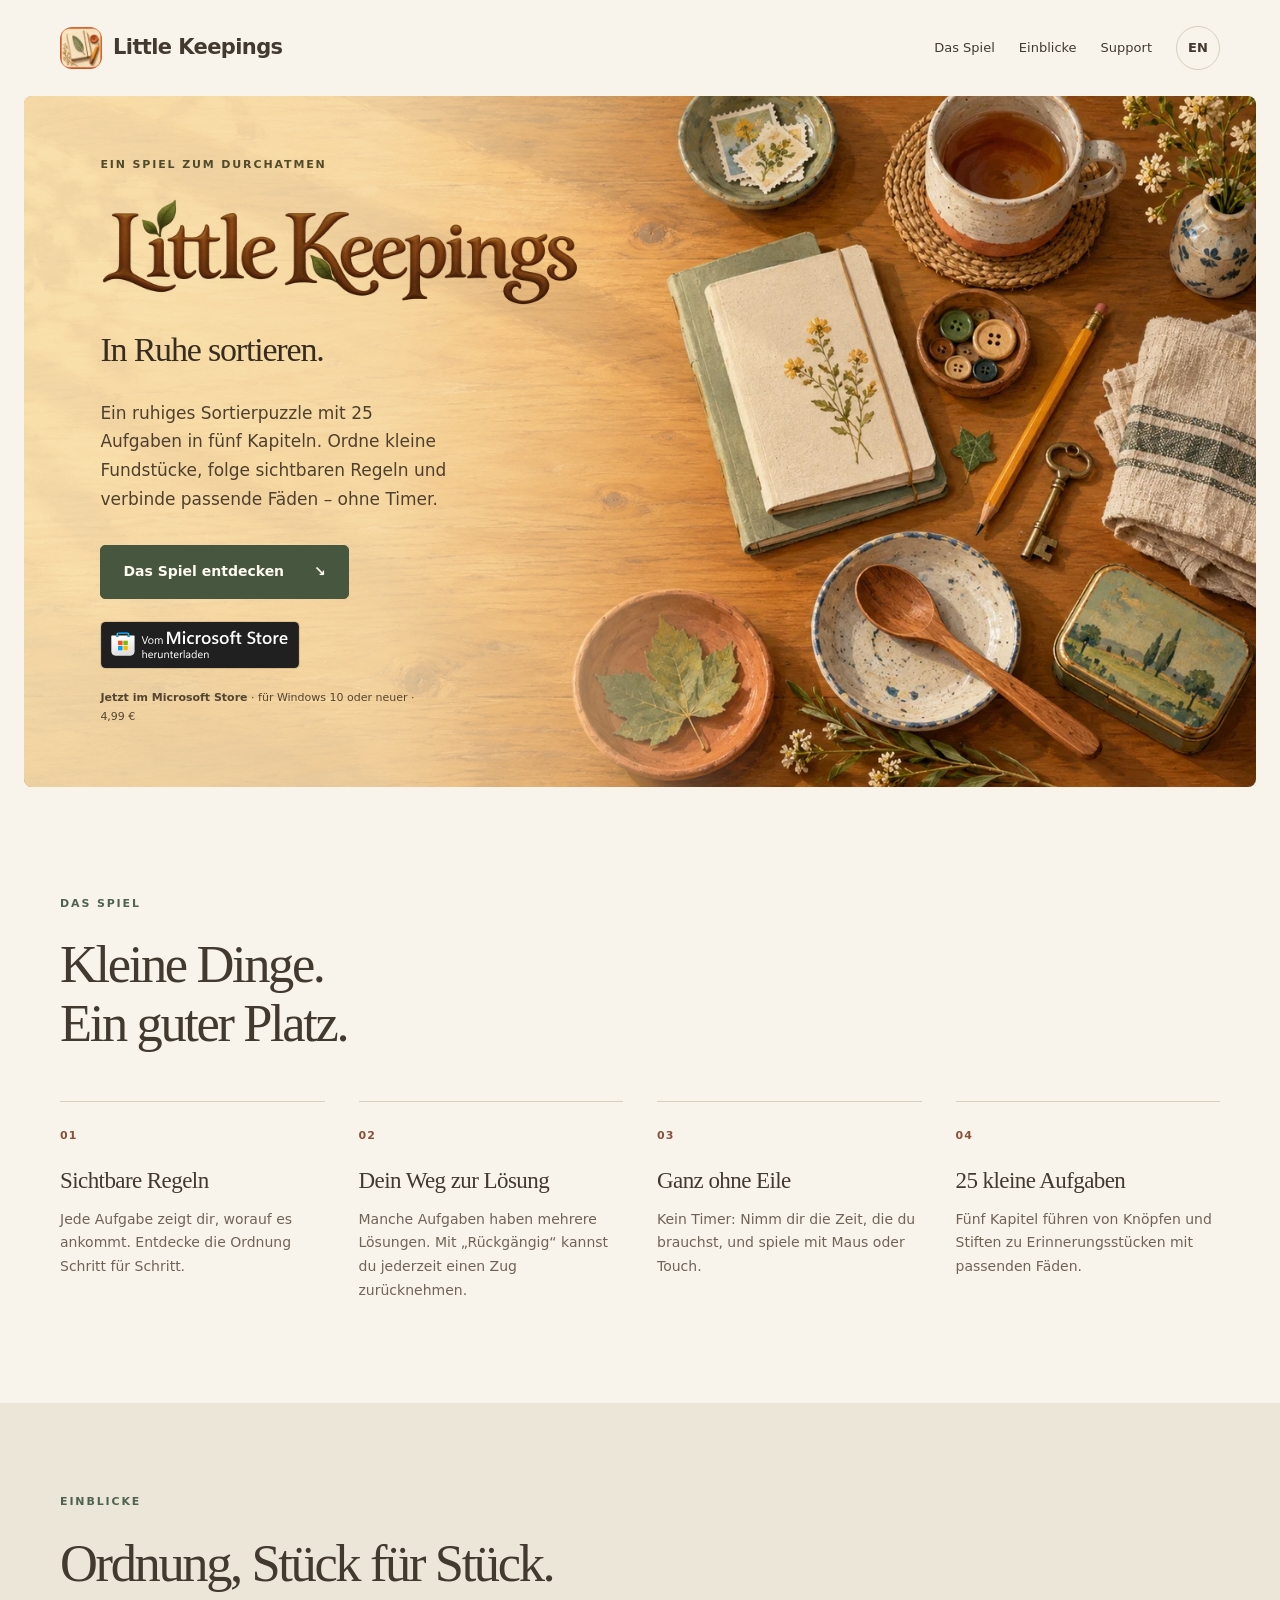
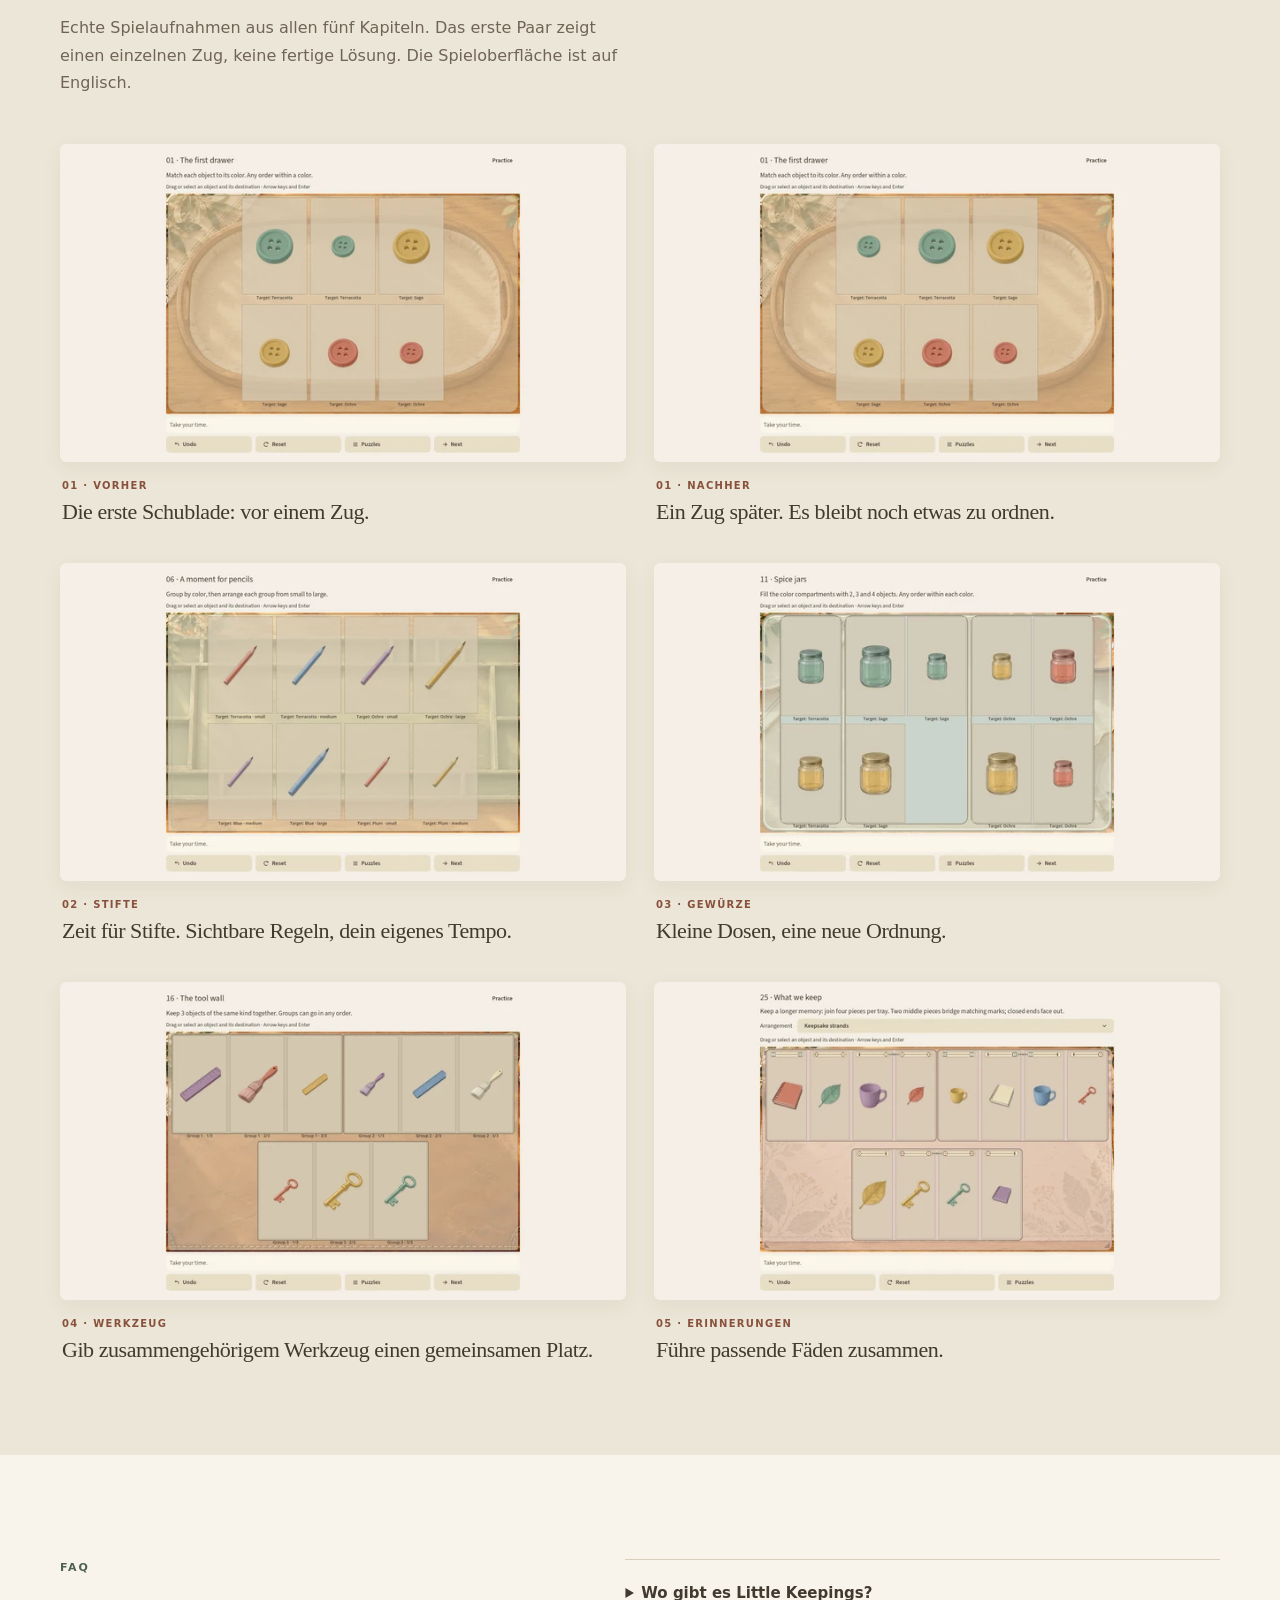
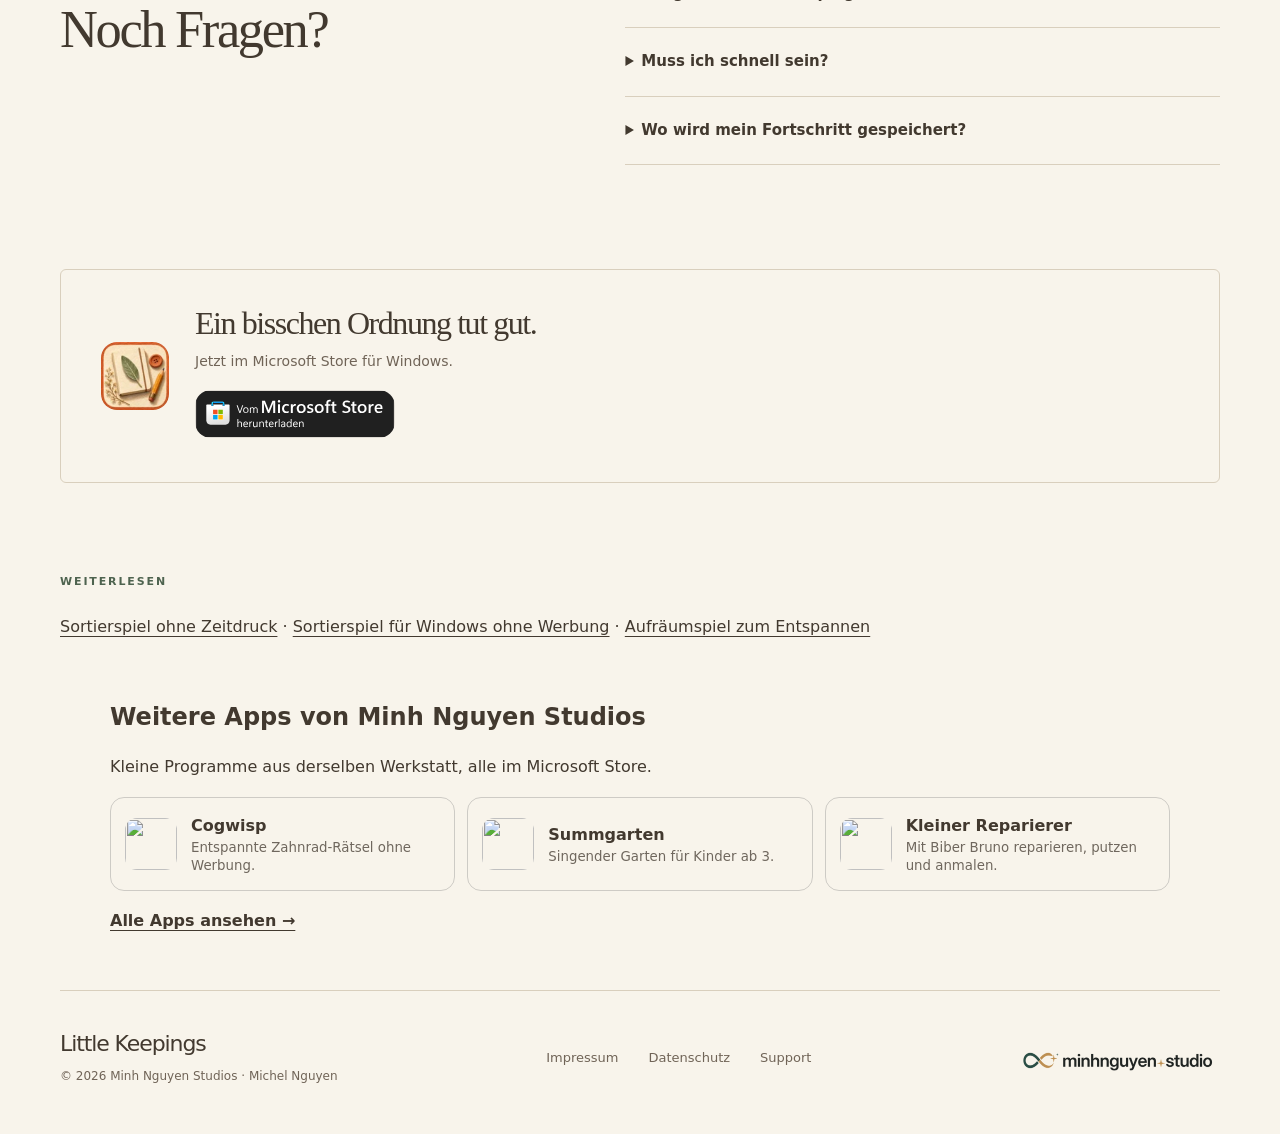
==== commit 19fe87e5: "Weitere Apps verlinkt, offizieller Microsoft-Store-Button" ====
--- a/de/index.html
+++ b/de/index.html
@@ -1 +1,2 @@
-<!doctype html><html lang="de"><head><meta charset="utf-8"><meta name="viewport" content="width=device-width,initial-scale=1"><title>Little Keepings: Sortierpuzzle für Windows</title><meta name="description" content="Ein ruhiges Sortierpuzzle für Windows, jetzt im Microsoft Store: 25 Aufgaben, fünf Kapitel, sichtbare Regeln und passende Fäden. Ohne Timer, mit Rückgängig."><meta name="theme-color" content="#f8f4eb"><link rel="canonical" href="https://minh.systems/LittleKeepings/de/"><link rel="alternate" hreflang="en" href="https://minh.systems/LittleKeepings/"><link rel="alternate" hreflang="de" href="https://minh.systems/LittleKeepings/de/"><link rel="alternate" hreflang="x-default" href="https://minh.systems/LittleKeepings/"><meta property="og:url" content="https://minh.systems/LittleKeepings/de/"><meta property="og:type" content="website"><meta property="og:site_name" content="Little Keepings"><meta property="og:locale" content="de_DE"><meta property="og:locale:alternate" content="en_US"><meta property="og:title" content="Little Keepings: Sortierpuzzle für Windows"><meta property="og:description" content="Ein ruhiges Sortierpuzzle für Windows, jetzt im Microsoft Store: 25 Aufgaben, fünf Kapitel, sichtbare Regeln und passende Fäden. Ohne Timer, mit Rückgängig."><meta property="og:image" content="https://minh.systems/LittleKeepings/img/capsule.webp"><meta property="og:image:alt" content="Little Keepings"><meta name="twitter:card" content="summary_large_image"><link rel="icon" href="../favicon.png"><link rel="stylesheet" href="../style.css"><script type="application/ld+json">{"@context": "https://schema.org", "@type": ["VideoGame", "SoftwareApplication"], "name": "Little Keepings", "description": "Ein ruhiges Sortierpuzzle für Windows, jetzt im Microsoft Store: 25 Aufgaben, fünf Kapitel, sichtbare Regeln und passende Fäden. Ohne Timer, mit Rückgängig.", "operatingSystem": "Windows", "applicationCategory": "GameApplication", "gamePlatform": "Windows", "genre": "Puzzle", "url": "https://minh.systems/LittleKeepings/de/", "image": "https://minh.systems/LittleKeepings/img/capsule.webp", "inLanguage": ["en", "de"], "publisher": {"@type": "Organization", "name": "Minh Nguyen Studios"}, "offers": {"@type": "Offer", "price": "4.99", "priceCurrency": "EUR", "availability": "https://schema.org/InStock", "url": "https://apps.microsoft.com/detail/9N1WQT29BF8W?hl=de-de&gl=DE&cid=website"}}</script></head><body><a class="skip" href="#main">Zum Inhalt</a><header class="nav wrap"><a class="brand" href="./"><img src="../img/icon-small.webp" alt="" width="42" height="42"><span>Little Keepings</span></a><nav aria-label="Navigation"><a href="./#spiel">Das Spiel</a><a href="./#einblicke">Einblicke</a><a href="support.html">Support</a><a class="lang" href="../" hreflang="en" lang="en" aria-label="Read in English">EN</a></nav></header><main id="main"><section class="hero wrap" aria-labelledby="hero-title"><div class="hero-copy"><p class="eyebrow">Ein Spiel zum Durchatmen</p><h1 id="hero-title"><img class="hero-logo" src="../img/logo.png" alt="Little Keepings" width="1200" height="276"><span>In Ruhe sortieren.</span></h1><p class="lead">Ein ruhiges Sortierpuzzle mit 25 Aufgaben in fünf Kapiteln. Ordne kleine Fundstücke, folge sichtbaren Regeln und verbinde passende Fäden – ohne Timer.</p><a class="button" href="#spiel">Das Spiel entdecken <span aria-hidden="true">↘</span></a><p class="store"><a class="store-badge" href="https://apps.microsoft.com/detail/9N1WQT29BF8W?hl=de-de&amp;gl=DE&amp;cid=website" target="_blank" rel="noopener"><img src="../img/ms-store-de.svg" alt="Im Microsoft Store herunterladen" width="161" height="44"></a></p><p class="coming"><strong>Jetzt im Microsoft Store</strong> · für Windows 10 oder neuer · 4,99 €</p></div><div class="hero-art"><img src="../img/key-art.webp" srcset="../img/key-art-960.webp 960w, ../img/key-art-1440.webp 1440w, ../img/key-art.webp 1920w" sizes="(max-width: 700px) 100vw, (max-width: 1400px) 94vw, 1320px" alt="" width="1920" height="1080" fetchpriority="high"></div></section><section class="about wrap" id="spiel"><p class="eyebrow">Das Spiel</p><h2>Kleine Dinge.<br>Ein guter Platz.</h2><div class="features"><article><b>01</b><h3>Sichtbare Regeln</h3><p>Jede Aufgabe zeigt dir, worauf es ankommt. Entdecke die Ordnung Schritt für Schritt.</p></article><article><b>02</b><h3>Dein Weg zur Lösung</h3><p>Manche Aufgaben haben mehrere Lösungen. Mit „Rückgängig“ kannst du jederzeit einen Zug zurücknehmen.</p></article><article><b>03</b><h3>Ganz ohne Eile</h3><p>Kein Timer: Nimm dir die Zeit, die du brauchst, und spiele mit Maus oder Touch.</p></article><article><b>04</b><h3>25 kleine Aufgaben</h3><p>Fünf Kapitel führen von Knöpfen und Stiften zu Erinnerungsstücken mit passenden Fäden.</p></article></div></section><section class="gallery-section" id="einblicke"><div class="wrap"><p class="eyebrow">Einblicke</p><h2>Ordnung, Stück für Stück.</h2><p>Echte Spielaufnahmen aus allen fünf Kapiteln. Das erste Paar zeigt einen einzelnen Zug, keine fertige Lösung. Die Spieloberfläche ist auf Englisch.</p><div class="gallery"><figure><a aria-label="Die erste Schublade: vor einem Zug. Spielaufnahme in voller Größe" class="screen-link" href="../img/screens/01-chapter-1-before.webp" target="_blank" rel="noopener"><img src="../img/screens/01-chapter-1-before-960.webp" srcset="../img/screens/01-chapter-1-before-640.webp 640w, ../img/screens/01-chapter-1-before-960.webp 960w, ../img/screens/01-chapter-1-before.webp 1920w" sizes="(max-width: 700px) 90vw, 46vw" alt="Die erste Schublade: vor einem Zug." loading="lazy" decoding="async" width="1920" height="1080"></a><figcaption><span class="shot-number">01 · VORHER</span><span>Die erste Schublade: vor einem Zug.</span></figcaption></figure><figure><a aria-label="Ein Zug später. Es bleibt noch etwas zu ordnen. Spielaufnahme in voller Größe" class="screen-link" href="../img/screens/02-chapter-1-after-one-move.webp" target="_blank" rel="noopener"><img src="../img/screens/02-chapter-1-after-one-move-960.webp" srcset="../img/screens/02-chapter-1-after-one-move-640.webp 640w, ../img/screens/02-chapter-1-after-one-move-960.webp 960w, ../img/screens/02-chapter-1-after-one-move.webp 1920w" sizes="(max-width: 700px) 90vw, 46vw" alt="Ein Zug später. Es bleibt noch etwas zu ordnen." loading="lazy" decoding="async" width="1920" height="1080"></a><figcaption><span class="shot-number">01 · NACHHER</span><span>Ein Zug später. Es bleibt noch etwas zu ordnen.</span></figcaption></figure><figure><a aria-label="Zeit für Stifte. Sichtbare Regeln, dein eigenes Tempo. Spielaufnahme in voller Größe" class="screen-link" href="../img/screens/06-chapter-2-before.webp" target="_blank" rel="noopener"><img src="../img/screens/06-chapter-2-before-960.webp" srcset="../img/screens/06-chapter-2-before-640.webp 640w, ../img/screens/06-chapter-2-before-960.webp 960w, ../img/screens/06-chapter-2-before.webp 1920w" sizes="(max-width: 700px) 90vw, 46vw" alt="Zeit für Stifte. Sichtbare Regeln, dein eigenes Tempo." loading="lazy" decoding="async" width="1920" height="1080"></a><figcaption><span class="shot-number">02 · STIFTE</span><span>Zeit für Stifte. Sichtbare Regeln, dein eigenes Tempo.</span></figcaption></figure><figure><a aria-label="Kleine Dosen, eine neue Ordnung. Spielaufnahme in voller Größe" class="screen-link" href="../img/screens/11-chapter-3-before.webp" target="_blank" rel="noopener"><img src="../img/screens/11-chapter-3-before-960.webp" srcset="../img/screens/11-chapter-3-before-640.webp 640w, ../img/screens/11-chapter-3-before-960.webp 960w, ../img/screens/11-chapter-3-before.webp 1920w" sizes="(max-width: 700px) 90vw, 46vw" alt="Kleine Dosen, eine neue Ordnung." loading="lazy" decoding="async" width="1920" height="1080"></a><figcaption><span class="shot-number">03 · GEWÜRZE</span><span>Kleine Dosen, eine neue Ordnung.</span></figcaption></figure><figure><a aria-label="Gib zusammengehörigem Werkzeug einen gemeinsamen Platz. Spielaufnahme in voller Größe" class="screen-link" href="../img/screens/16-chapter-4-before.webp" target="_blank" rel="noopener"><img src="../img/screens/16-chapter-4-before-960.webp" srcset="../img/screens/16-chapter-4-before-640.webp 640w, ../img/screens/16-chapter-4-before-960.webp 960w, ../img/screens/16-chapter-4-before.webp 1920w" sizes="(max-width: 700px) 90vw, 46vw" alt="Gib zusammengehörigem Werkzeug einen gemeinsamen Platz." loading="lazy" decoding="async" width="1920" height="1080"></a><figcaption><span class="shot-number">04 · WERKZEUG</span><span>Gib zusammengehörigem Werkzeug einen gemeinsamen Platz.</span></figcaption></figure><figure><a aria-label="Führe passende Fäden zusammen. Spielaufnahme in voller Größe" class="screen-link" href="../img/screens/25-chapter-5-before.webp" target="_blank" rel="noopener"><img src="../img/screens/25-chapter-5-before-960.webp" srcset="../img/screens/25-chapter-5-before-640.webp 640w, ../img/screens/25-chapter-5-before-960.webp 960w, ../img/screens/25-chapter-5-before.webp 1920w" sizes="(max-width: 700px) 90vw, 46vw" alt="Führe passende Fäden zusammen." loading="lazy" decoding="async" width="1920" height="1080"></a><figcaption><span class="shot-number">05 · ERINNERUNGEN</span><span>Führe passende Fäden zusammen.</span></figcaption></figure></div></div></section><section class="faq wrap"><div><p class="eyebrow">FAQ</p><h2>Noch Fragen?</h2></div><div><details><summary>Wo gibt es Little Keepings?</summary><p>Little Keepings ist jetzt im Microsoft Store für Windows 10 oder neuer erhältlich, für 4,99 €.</p></details><details><summary>Muss ich schnell sein?</summary><p>Nein. Es gibt keinen Timer. Du kannst in deinem eigenen Tempo spielen und Züge rückgängig machen.</p></details><details><summary>Wo wird mein Fortschritt gespeichert?</summary><p>Auf deinem Gerät. Mehr dazu steht in unserer <a href="privacy.html">Datenschutzerklärung</a>.</p></details></div></section><section class="closing wrap"><img src="../img/icon-small.webp" width="68" height="68" alt=""><div><h2>Ein bisschen Ordnung tut gut.</h2><p>Jetzt im Microsoft Store für Windows.</p><p class="store"><a class="store-badge" href="https://apps.microsoft.com/detail/9N1WQT29BF8W?hl=de-de&amp;gl=DE&amp;cid=website" target="_blank" rel="noopener"><img src="../img/ms-store-de.svg" alt="Im Microsoft Store herunterladen" width="161" height="44"></a></p></div></section><section class="wrap"><p class="eyebrow">Weiterlesen</p><p><a href="sortierspiel-ohne-zeitdruck.html">Sortierspiel ohne Zeitdruck</a> · <a href="sortierspiel-windows-ohne-werbung.html">Sortierspiel für Windows ohne Werbung</a> · <a href="aufraeumspiel-zum-entspannen.html">Aufräumspiel zum Entspannen</a></p></section></main><footer class="wrap footer"><div><strong>Little Keepings</strong><p>© 2026 Minh Nguyen Studios · Michel Nguyen</p></div><nav aria-label="Footer"><a href="impressum.html">Impressum</a><a href="privacy.html">Datenschutz</a><a href="support.html">Support</a></nav><p style="margin:16px 0 4px"><a href="https://minh.systems/MinhNguyenStudios/" aria-label="Minh Nguyen Studios" style="display:inline-block;line-height:0;border-radius:8px;overflow:hidden;opacity:.92"><picture><img src="../img/studio-hell.png" width="200" height="47" alt="Minh Nguyen Studios" loading="lazy" style="width:200px;height:auto"></picture></a></p></footer></body></html>+<!doctype html><html lang="de"><head><meta charset="utf-8"><meta name="viewport" content="width=device-width,initial-scale=1"><title>Little Keepings: Sortierpuzzle für Windows</title><meta name="description" content="Ein ruhiges Sortierpuzzle für Windows, jetzt im Microsoft Store: 25 Aufgaben, fünf Kapitel, sichtbare Regeln und passende Fäden. Ohne Timer, mit Rückgängig."><meta name="theme-color" content="#f8f4eb"><link rel="canonical" href="https://minh.systems/LittleKeepings/de/"><link rel="alternate" hreflang="en" href="https://minh.systems/LittleKeepings/"><link rel="alternate" hreflang="de" href="https://minh.systems/LittleKeepings/de/"><link rel="alternate" hreflang="x-default" href="https://minh.systems/LittleKeepings/"><meta property="og:url" content="https://minh.systems/LittleKeepings/de/"><meta property="og:type" content="website"><meta property="og:site_name" content="Little Keepings"><meta property="og:locale" content="de_DE"><meta property="og:locale:alternate" content="en_US"><meta property="og:title" content="Little Keepings: Sortierpuzzle für Windows"><meta property="og:description" content="Ein ruhiges Sortierpuzzle für Windows, jetzt im Microsoft Store: 25 Aufgaben, fünf Kapitel, sichtbare Regeln und passende Fäden. Ohne Timer, mit Rückgängig."><meta property="og:image" content="https://minh.systems/LittleKeepings/img/capsule.webp"><meta property="og:image:alt" content="Little Keepings"><meta name="twitter:card" content="summary_large_image"><link rel="icon" href="../favicon.png"><link rel="stylesheet" href="../style.css"><script type="application/ld+json">{"@context": "https://schema.org", "@type": ["VideoGame", "SoftwareApplication"], "name": "Little Keepings", "description": "Ein ruhiges Sortierpuzzle für Windows, jetzt im Microsoft Store: 25 Aufgaben, fünf Kapitel, sichtbare Regeln und passende Fäden. Ohne Timer, mit Rückgängig.", "operatingSystem": "Windows", "applicationCategory": "GameApplication", "gamePlatform": "Windows", "genre": "Puzzle", "url": "https://minh.systems/LittleKeepings/de/", "image": "https://minh.systems/LittleKeepings/img/capsule.webp", "inLanguage": ["en", "de"], "publisher": {"@type": "Organization", "name": "Minh Nguyen Studios"}, "offers": {"@type": "Offer", "price": "4.99", "priceCurrency": "EUR", "availability": "https://schema.org/InStock", "url": "https://apps.microsoft.com/detail/9N1WQT29BF8W?hl=de-de&gl=DE&cid=website"}}</script></head><body><a class="skip" href="#main">Zum Inhalt</a><header class="nav wrap"><a class="brand" href="./"><img src="../img/icon-small.webp" alt="" width="42" height="42"><span>Little Keepings</span></a><nav aria-label="Navigation"><a href="./#spiel">Das Spiel</a><a href="./#einblicke">Einblicke</a><a href="support.html">Support</a><a class="lang" href="../" hreflang="en" lang="en" aria-label="Read in English">EN</a></nav></header><main id="main"><section class="hero wrap" aria-labelledby="hero-title"><div class="hero-copy"><p class="eyebrow">Ein Spiel zum Durchatmen</p><h1 id="hero-title"><img class="hero-logo" src="../img/logo.png" alt="Little Keepings" width="1200" height="276"><span>In Ruhe sortieren.</span></h1><p class="lead">Ein ruhiges Sortierpuzzle mit 25 Aufgaben in fünf Kapiteln. Ordne kleine Fundstücke, folge sichtbaren Regeln und verbinde passende Fäden – ohne Timer.</p><a class="button" href="#spiel">Das Spiel entdecken <span aria-hidden="true">↘</span></a><p class="store"><a class="store-badge" href="https://apps.microsoft.com/detail/9N1WQT29BF8W?hl=de-de&amp;gl=DE&amp;cid=website" target="_blank" rel="noopener"><img src="../img/ms-store-de.svg" alt="Im Microsoft Store herunterladen" width="161" height="44"></a></p><p class="coming"><strong>Jetzt im Microsoft Store</strong> · für Windows 10 oder neuer · 4,99 €</p></div><div class="hero-art"><img src="../img/key-art.webp" srcset="../img/key-art-960.webp 960w, ../img/key-art-1440.webp 1440w, ../img/key-art.webp 1920w" sizes="(max-width: 700px) 100vw, (max-width: 1400px) 94vw, 1320px" alt="" width="1920" height="1080" fetchpriority="high"></div></section><section class="about wrap" id="spiel"><p class="eyebrow">Das Spiel</p><h2>Kleine Dinge.<br>Ein guter Platz.</h2><div class="features"><article><b>01</b><h3>Sichtbare Regeln</h3><p>Jede Aufgabe zeigt dir, worauf es ankommt. Entdecke die Ordnung Schritt für Schritt.</p></article><article><b>02</b><h3>Dein Weg zur Lösung</h3><p>Manche Aufgaben haben mehrere Lösungen. Mit „Rückgängig“ kannst du jederzeit einen Zug zurücknehmen.</p></article><article><b>03</b><h3>Ganz ohne Eile</h3><p>Kein Timer: Nimm dir die Zeit, die du brauchst, und spiele mit Maus oder Touch.</p></article><article><b>04</b><h3>25 kleine Aufgaben</h3><p>Fünf Kapitel führen von Knöpfen und Stiften zu Erinnerungsstücken mit passenden Fäden.</p></article></div></section><section class="gallery-section" id="einblicke"><div class="wrap"><p class="eyebrow">Einblicke</p><h2>Ordnung, Stück für Stück.</h2><p>Echte Spielaufnahmen aus allen fünf Kapiteln. Das erste Paar zeigt einen einzelnen Zug, keine fertige Lösung. Die Spieloberfläche ist auf Englisch.</p><div class="gallery"><figure><a aria-label="Die erste Schublade: vor einem Zug. Spielaufnahme in voller Größe" class="screen-link" href="../img/screens/01-chapter-1-before.webp" target="_blank" rel="noopener"><img src="../img/screens/01-chapter-1-before-960.webp" srcset="../img/screens/01-chapter-1-before-640.webp 640w, ../img/screens/01-chapter-1-before-960.webp 960w, ../img/screens/01-chapter-1-before.webp 1920w" sizes="(max-width: 700px) 90vw, 46vw" alt="Die erste Schublade: vor einem Zug." loading="lazy" decoding="async" width="1920" height="1080"></a><figcaption><span class="shot-number">01 · VORHER</span><span>Die erste Schublade: vor einem Zug.</span></figcaption></figure><figure><a aria-label="Ein Zug später. Es bleibt noch etwas zu ordnen. Spielaufnahme in voller Größe" class="screen-link" href="../img/screens/02-chapter-1-after-one-move.webp" target="_blank" rel="noopener"><img src="../img/screens/02-chapter-1-after-one-move-960.webp" srcset="../img/screens/02-chapter-1-after-one-move-640.webp 640w, ../img/screens/02-chapter-1-after-one-move-960.webp 960w, ../img/screens/02-chapter-1-after-one-move.webp 1920w" sizes="(max-width: 700px) 90vw, 46vw" alt="Ein Zug später. Es bleibt noch etwas zu ordnen." loading="lazy" decoding="async" width="1920" height="1080"></a><figcaption><span class="shot-number">01 · NACHHER</span><span>Ein Zug später. Es bleibt noch etwas zu ordnen.</span></figcaption></figure><figure><a aria-label="Zeit für Stifte. Sichtbare Regeln, dein eigenes Tempo. Spielaufnahme in voller Größe" class="screen-link" href="../img/screens/06-chapter-2-before.webp" target="_blank" rel="noopener"><img src="../img/screens/06-chapter-2-before-960.webp" srcset="../img/screens/06-chapter-2-before-640.webp 640w, ../img/screens/06-chapter-2-before-960.webp 960w, ../img/screens/06-chapter-2-before.webp 1920w" sizes="(max-width: 700px) 90vw, 46vw" alt="Zeit für Stifte. Sichtbare Regeln, dein eigenes Tempo." loading="lazy" decoding="async" width="1920" height="1080"></a><figcaption><span class="shot-number">02 · STIFTE</span><span>Zeit für Stifte. Sichtbare Regeln, dein eigenes Tempo.</span></figcaption></figure><figure><a aria-label="Kleine Dosen, eine neue Ordnung. Spielaufnahme in voller Größe" class="screen-link" href="../img/screens/11-chapter-3-before.webp" target="_blank" rel="noopener"><img src="../img/screens/11-chapter-3-before-960.webp" srcset="../img/screens/11-chapter-3-before-640.webp 640w, ../img/screens/11-chapter-3-before-960.webp 960w, ../img/screens/11-chapter-3-before.webp 1920w" sizes="(max-width: 700px) 90vw, 46vw" alt="Kleine Dosen, eine neue Ordnung." loading="lazy" decoding="async" width="1920" height="1080"></a><figcaption><span class="shot-number">03 · GEWÜRZE</span><span>Kleine Dosen, eine neue Ordnung.</span></figcaption></figure><figure><a aria-label="Gib zusammengehörigem Werkzeug einen gemeinsamen Platz. Spielaufnahme in voller Größe" class="screen-link" href="../img/screens/16-chapter-4-before.webp" target="_blank" rel="noopener"><img src="../img/screens/16-chapter-4-before-960.webp" srcset="../img/screens/16-chapter-4-before-640.webp 640w, ../img/screens/16-chapter-4-before-960.webp 960w, ../img/screens/16-chapter-4-before.webp 1920w" sizes="(max-width: 700px) 90vw, 46vw" alt="Gib zusammengehörigem Werkzeug einen gemeinsamen Platz." loading="lazy" decoding="async" width="1920" height="1080"></a><figcaption><span class="shot-number">04 · WERKZEUG</span><span>Gib zusammengehörigem Werkzeug einen gemeinsamen Platz.</span></figcaption></figure><figure><a aria-label="Führe passende Fäden zusammen. Spielaufnahme in voller Größe" class="screen-link" href="../img/screens/25-chapter-5-before.webp" target="_blank" rel="noopener"><img src="../img/screens/25-chapter-5-before-960.webp" srcset="../img/screens/25-chapter-5-before-640.webp 640w, ../img/screens/25-chapter-5-before-960.webp 960w, ../img/screens/25-chapter-5-before.webp 1920w" sizes="(max-width: 700px) 90vw, 46vw" alt="Führe passende Fäden zusammen." loading="lazy" decoding="async" width="1920" height="1080"></a><figcaption><span class="shot-number">05 · ERINNERUNGEN</span><span>Führe passende Fäden zusammen.</span></figcaption></figure></div></div></section><section class="faq wrap"><div><p class="eyebrow">FAQ</p><h2>Noch Fragen?</h2></div><div><details><summary>Wo gibt es Little Keepings?</summary><p>Little Keepings ist jetzt im Microsoft Store für Windows 10 oder neuer erhältlich, für 4,99 €.</p></details><details><summary>Muss ich schnell sein?</summary><p>Nein. Es gibt keinen Timer. Du kannst in deinem eigenen Tempo spielen und Züge rückgängig machen.</p></details><details><summary>Wo wird mein Fortschritt gespeichert?</summary><p>Auf deinem Gerät. Mehr dazu steht in unserer <a href="privacy.html">Datenschutzerklärung</a>.</p></details></div></section><section class="closing wrap"><img src="../img/icon-small.webp" width="68" height="68" alt=""><div><h2>Ein bisschen Ordnung tut gut.</h2><p>Jetzt im Microsoft Store für Windows.</p><p class="store"><a class="store-badge" href="https://apps.microsoft.com/detail/9N1WQT29BF8W?hl=de-de&amp;gl=DE&amp;cid=website" target="_blank" rel="noopener"><img src="../img/ms-store-de.svg" alt="Im Microsoft Store herunterladen" width="161" height="44"></a></p></div></section><section class="wrap"><p class="eyebrow">Weiterlesen</p><p><a href="sortierspiel-ohne-zeitdruck.html">Sortierspiel ohne Zeitdruck</a> · <a href="sortierspiel-windows-ohne-werbung.html">Sortierspiel für Windows ohne Werbung</a> · <a href="aufraeumspiel-zum-entspannen.html">Aufräumspiel zum Entspannen</a></p></section></main><!-- mns-more:start --><section class="mns-more" aria-label="Weitere Apps von Minh Nguyen Studios"><style>.mns-more{max-width:1100px;margin:56px auto;padding:0 20px;box-sizing:border-box}.mns-more h2{margin:0 0 6px}.mns-more>p{margin:0 0 18px;opacity:.8}.mns-more ul{list-style:none;padding:0;margin:0;display:grid;grid-template-columns:repeat(auto-fit,minmax(230px,1fr));gap:12px}.mns-more li a{display:flex;gap:14px;align-items:center;padding:14px;border:1px solid rgba(127,127,127,.35);border-radius:14px;text-decoration:none;color:inherit;height:100%;box-sizing:border-box}.mns-more li a:hover{border-color:currentColor}.mns-more img{width:52px;height:52px;border-radius:12px;flex:none}.mns-more b{display:block}.mns-more small{display:block;opacity:.75;line-height:1.4}.mns-more .all{display:inline-block;margin-top:16px;color:inherit;font-weight:600}</style><div><h2 id="mns-more-de">Weitere Apps von Minh Nguyen Studios</h2><p>Kleine Programme aus derselben Werkstatt, alle im Microsoft Store.</p><ul><li><a href="https://minh.systems/Cogwisp/"><img src="https://minh.systems/MinhNguyenStudios/img/icons/cogwisp.webp" alt="" width="52" height="52" loading="lazy"><span><b>Cogwisp</b><small>Entspannte Zahnrad-Rätsel ohne Werbung.</small></span></a></li><li><a href="https://minh.systems/Summgarten/"><img src="https://minh.systems/MinhNguyenStudios/img/icons/summgarten.webp" alt="" width="52" height="52" loading="lazy"><span><b>Summgarten</b><small>Singender Garten für Kinder ab 3.</small></span></a></li><li><a href="https://minh.systems/KleinerReparierer/"><img src="https://minh.systems/MinhNguyenStudios/img/icons/reparierer.webp" alt="" width="52" height="52" loading="lazy"><span><b>Kleiner Reparierer</b><small>Mit Biber Bruno reparieren, putzen und anmalen.</small></span></a></li></ul><a class="all" href="https://minh.systems/MinhNguyenStudios/apps/">Alle Apps ansehen →</a></div></section><!-- mns-more:end -->
+<footer class="wrap footer"><div><strong>Little Keepings</strong><p>© 2026 Minh Nguyen Studios · Michel Nguyen</p></div><nav aria-label="Footer"><a href="impressum.html">Impressum</a><a href="privacy.html">Datenschutz</a><a href="support.html">Support</a></nav><p style="margin:16px 0 4px"><a href="https://minh.systems/MinhNguyenStudios/" aria-label="Minh Nguyen Studios" style="display:inline-block;line-height:0;border-radius:8px;overflow:hidden;opacity:.92"><picture><img src="../img/studio-hell.png" width="200" height="47" alt="Minh Nguyen Studios" loading="lazy" style="width:200px;height:auto"></picture></a></p></footer></body></html>
